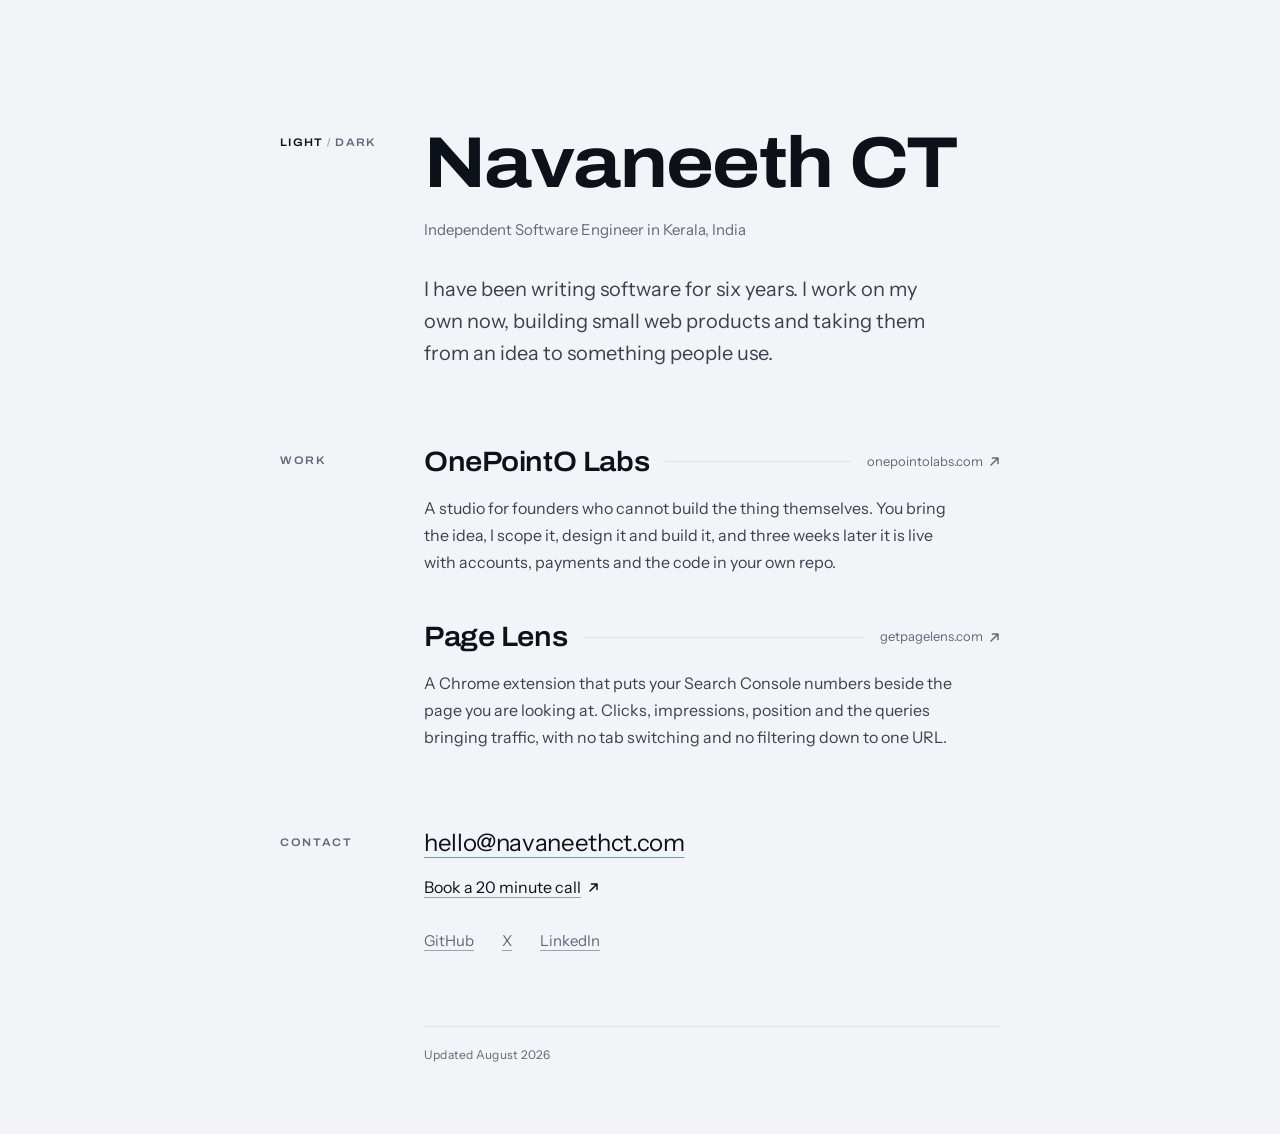
==== index.html @ e05173a6 "chore: uncomment the OnePointO Labs entry and its meta tag mentions" ====
<!DOCTYPE html>
<html lang="en">
<head>
  <meta charset="UTF-8">
  <meta name="viewport" content="width=device-width, initial-scale=1.0">
  <title>Navaneeth CT</title>
  <meta name="description" content="Navaneeth CT is an independent software engineer in Kerala, India. He runs OnePointO Labs and builds Page Lens.">
  <meta name="author" content="Navaneeth CT">
  <link rel="canonical" href="https://navaneethct.com/">
  <link rel="icon" type="image/svg+xml" href="favicon.svg">

  <meta property="og:type" content="website">
  <meta property="og:url" content="https://navaneethct.com/">
  <meta property="og:title" content="Navaneeth CT">
  <meta property="og:description" content="Independent software engineer. Runs OnePointO Labs, builds Page Lens.">
  <meta name="twitter:card" content="summary">
  <meta name="twitter:creator" content="@ctnavan">
  <meta name="theme-color" id="theme-color" content="#F2F4F7">

  <!-- Runs before first paint so the page never flashes the wrong theme. -->
  <script>
    (function () {
      let stored = null;
      try { stored = localStorage.getItem('theme'); } catch (e) {}

      document.documentElement.dataset.theme =
        stored === 'light' || stored === 'dark'
          ? stored
          : (window.matchMedia('(prefers-color-scheme: dark)').matches ? 'dark' : 'light');
    })();
  </script>

  <link rel="preconnect" href="https://fonts.googleapis.com">
  <link rel="preconnect" href="https://fonts.gstatic.com" crossorigin>
  <link rel="stylesheet" href="https://fonts.googleapis.com/css2?family=Archivo:wdth,wght@62..125,400..700&family=Instrument+Sans:wght@400..600&display=swap">

  <style>
  /* ── Tokens ── */

  :root {
    color-scheme: light;

    --ink:      #f2f4f7;
    --line:     #dde2e9;
    --line-lit: #98a3b2;
    --mute:     #5f6979;
    --body:     #39424f;
    --text:     #0d121a;
    --accent:   #0c6b82;
    /* Heavier tint than dark's, since the teal washes out on a light ground. */
    --accent-soft: rgba(12, 107, 130, 0.6);

    --display: "Archivo", ui-sans-serif, system-ui, sans-serif;
    --sans:    "Instrument Sans", ui-sans-serif, system-ui, -apple-system, sans-serif;

    --rail: 6.5rem;
    --rail-gap: 2.5rem;
    --prose: 33rem;
  }

  :root[data-theme="dark"] {
    color-scheme: dark;

    --ink:      #0b0e14;
    --line:     #1e2530;
    --line-lit: #375563;
    --mute:     #7c8598;
    --body:     #b4bbc7;
    --text:     #e6e9ef;
    --accent:   #7fd4e8;
    --accent-soft: rgba(127, 212, 232, 0.55);
  }

  /* Without script the switch is hidden, so the system setting decides. */
  @media (prefers-color-scheme: dark) {
    :root:not([data-theme="light"]) {
      color-scheme: dark;

      --ink:      #0b0e14;
      --line:     #1e2530;
      --line-lit: #375563;
      --mute:     #7c8598;
      --body:     #b4bbc7;
      --text:     #e6e9ef;
      --accent:   #7fd4e8;
      --accent-soft: rgba(127, 212, 232, 0.55);
    }
  }

  *, *::before, *::after { box-sizing: border-box; }

  html { -webkit-text-size-adjust: 100%; }

  body {
    margin: 0;
    background: var(--ink);
    color: var(--text);
    font-family: var(--sans);
    -webkit-font-smoothing: antialiased;
    -moz-osx-font-smoothing: grayscale;
  }

  .sprite { display: none; }

  ::selection { background: var(--accent); color: var(--ink); }

  :focus-visible {
    outline: 2px solid var(--accent);
    outline-offset: 4px;
    border-radius: 2px;
  }

  /* Cross-fade, added by script only for the moment of a theme switch. */
  @media (prefers-reduced-motion: no-preference) {
    :root.theme-fade,
    :root.theme-fade *,
    :root.theme-fade *::before,
    :root.theme-fade *::after {
      transition: background-color 240ms ease,
                  border-color 240ms ease,
                  color 240ms ease,
                  text-decoration-color 240ms ease !important;
    }
  }

  /* ── Page grid: a label rail and one column of content ── */

  .page {
    display: grid;
    grid-template-columns: var(--rail) minmax(0, 1fr);
    column-gap: var(--rail-gap);
    row-gap: clamp(3.25rem, 7vw, 4.75rem);
    align-content: start;
    max-width: 50rem;
    margin: 0 auto;
    padding: clamp(4rem, 12vw, 8rem) clamp(1.5rem, 6vw, 2.5rem) 4.5rem;
  }

  /* Section children join the page grid directly. */
  .page > section { display: contents; }

  .intro,
  .block { grid-column: 2; }

  .intro { grid-row: 1; }

  /* ── Appearance switch ── */

  .theme-switch {
    grid-column: 1;
    grid-row: 1;
    justify-self: start;
    align-self: start;
    display: inline-flex;
    align-items: baseline;
    gap: 0.34em;
    /* Aligns to the cap line of the name, not the top of its box. */
    padding: 0.55rem 0 0;
    font-family: var(--display);
    font-size: 0.6875rem;
    font-weight: 600;
    font-stretch: 110%;
    letter-spacing: 0.12em;
    line-height: 1;
    text-transform: uppercase;
  }

  .theme-opt {
    margin: 0;
    padding: 0;
    border: 0;
    background: none;
    font: inherit;
    letter-spacing: inherit;
    text-transform: inherit;
    color: var(--mute);
    cursor: pointer;
    transition: color 180ms ease;
  }

  .theme-opt[aria-pressed="true"] {
    color: var(--text);
    cursor: default;
  }

  .theme-sep { color: var(--line-lit); }

  .theme-opt[aria-pressed="false"]:hover,
  .theme-opt[aria-pressed="false"]:focus-visible { color: var(--accent); }

  /* ── Masthead ── */

  .name {
    margin: 0;
    /* Named, not inherited: an inherited colour lags during the cross-fade. */
    color: var(--text);
    font-family: var(--display);
    font-size: clamp(2.75rem, 9vw, 4.5rem);
    font-weight: 700;
    font-stretch: 112%;
    letter-spacing: -0.022em;
    line-height: 0.98;
  }

  .role {
    margin: 1.25rem 0 0;
    font-size: 0.9375rem;
    line-height: 1.5;
    color: var(--mute);
  }

  .lead {
    max-width: var(--prose);
    margin: 2rem 0 0;
    font-size: clamp(1.125rem, 2.2vw, 1.25rem);
    line-height: 1.6;
    color: var(--body);
    text-wrap: pretty;
  }

  /* ── Rail labels ── */

  .rail-label {
    grid-column: 1;
    margin: 0;
    padding-top: 0.55rem;
    font-family: var(--display);
    font-size: 0.6875rem;
    font-weight: 600;
    font-stretch: 110%;
    letter-spacing: 0.15em;
    text-transform: uppercase;
    color: var(--mute);
  }

  /* ── Work entries ── */

  .entry + .entry { margin-top: 2.75rem; }

  .entry-head {
    display: flex;
    align-items: center;
    gap: 0 1rem;
    font-family: var(--display);
    font-size: clamp(1.375rem, 3.6vw, 1.75rem);
    font-weight: 600;
    font-stretch: 108%;
    letter-spacing: -0.015em;
    line-height: 1.2;
    color: var(--text);
    text-decoration: none;
  }

  .leader {
    flex: 1;
    height: 1px;
    background: var(--line);
    transition: background-color 220ms ease;
  }

  .entry-host {
    flex: none;
    display: inline-flex;
    align-items: center;
    gap: 0.4rem;
    font-family: var(--sans);
    font-size: 0.8125rem;
    font-weight: 400;
    font-stretch: normal;
    letter-spacing: 0;
    color: var(--mute);
    transition: color 220ms ease;
  }

  .arrow {
    flex: none;
    transition: transform 220ms ease;
  }

  .entry-head:hover .leader,
  .entry-head:focus-visible .leader { background: var(--line-lit); }

  .entry-head:hover .entry-host,
  .entry-head:focus-visible .entry-host { color: var(--accent); }

  .entry-head:hover .arrow,
  .entry-head:focus-visible .arrow { transform: translate(2px, -2px); }

  .entry-desc {
    max-width: var(--prose);
    margin: 1rem 0 0;
    font-size: 1rem;
    line-height: 1.7;
    color: var(--body);
    text-wrap: pretty;
  }

  /* ── Contact ── */

  .mail {
    margin: 0;
    font-size: clamp(1.25rem, 3.2vw, 1.5rem);
    line-height: 1.3;
    letter-spacing: -0.015em;
  }

  .call {
    margin: 1rem 0 0;
    font-size: 1rem;
    line-height: 1.5;
  }

  .call a {
    display: inline-flex;
    align-items: baseline;
    gap: 0.45rem;
  }

  .elsewhere {
    display: flex;
    flex-wrap: wrap;
    gap: 0.5rem 1.75rem;
    margin: 2rem 0 0;
    padding: 0;
    list-style: none;
    font-size: 0.9375rem;
  }

  .mail a,
  .call a,
  .elsewhere a {
    color: var(--text);
    text-decoration: underline;
    text-decoration-thickness: 1px;
    text-underline-offset: 0.24em;
    text-decoration-color: var(--line-lit);
    transition: color 180ms ease, text-decoration-color 180ms ease;
  }

  .mail a { text-decoration-color: var(--accent-soft); }

  .elsewhere a { color: var(--mute); }

  .mail a:hover,
  .call a:hover,
  .elsewhere a:hover {
    color: var(--accent);
    text-decoration-color: var(--accent);
  }

  /* ── Foot ── */

  .foot {
    grid-column: 2;
    padding-top: 1.25rem;
    border-top: 1px solid var(--line);
    font-size: 0.75rem;
    letter-spacing: 0.02em;
    color: var(--mute);
  }

  /* ── Narrow screens: labels sit above their block ── */

  @media (max-width: 46rem) {
    /* Row gap goes to zero so labels can bind to their own block by margin. */
    .page {
      grid-template-columns: minmax(0, 1fr);
      row-gap: 0;
    }

    .intro,
    .block,
    .rail-label,
    .foot { grid-column: 1; }

    .theme-switch {
      grid-column: 1;
      grid-row: auto;
      justify-self: end;
      padding-top: 0;
      margin-bottom: 2.25rem;
    }

    .intro { grid-row: auto; }

    .rail-label {
      padding-top: 0;
      margin-top: 3.5rem;
      margin-bottom: 1.125rem;
    }

    .foot { margin-top: 3.5rem; }
  }

  /* Too narrow for a leader to read as one, so stack the address instead. */
  @media (max-width: 30rem) {
    .entry-head { flex-wrap: wrap; }

    .entry-name { flex: 1 0 100%; }

    .leader { display: none; }

    .entry-host { margin-top: 0.5rem; }
  }

  /* ── Reduced motion ── */

  @media (prefers-reduced-motion: reduce) {
    *, *::before, *::after {
      transition-duration: 0.01ms !important;
      animation-duration: 0.01ms !important;
    }
  }
  </style>

  <!-- The switch does nothing without script, so it does not show up. -->
  <noscript><style>.theme-switch { display: none; }</style></noscript>
</head>
<body>

  <svg class="sprite" aria-hidden="true">
    <symbol id="arrow" viewBox="0 0 11 11">
      <path d="M2 9L9 2M9 2H3.4M9 2v5.6" fill="none" stroke="currentColor" stroke-width="1.5" stroke-linecap="round" stroke-linejoin="round"/>
    </symbol>
  </svg>

  <main class="page">

    <div class="theme-switch" id="theme-switch" role="group" aria-label="Appearance">
      <button class="theme-opt" type="button" data-mode="light" aria-pressed="true">Light</button>
      <span class="theme-sep" aria-hidden="true">/</span>
      <button class="theme-opt" type="button" data-mode="dark" aria-pressed="false">Dark</button>
    </div>

    <header class="intro">
      <h1 class="name">Navaneeth CT</h1>
      <p class="role">Independent Software Engineer in Kerala, India</p>
      <p class="lead">
        I have been writing software for six years. I work on my own now,
        building small web products and taking them from an idea to something
        people use.
      </p>
    </header>

    <section aria-labelledby="work-label">
      <h2 class="rail-label" id="work-label">Work</h2>

      <div class="block">
        <article class="entry">
          <a class="entry-head" href="https://onepointolabs.com" target="_blank" rel="noopener noreferrer">
            <span class="entry-name">OnePointO Labs</span>
            <span class="leader" aria-hidden="true"></span>
            <span class="entry-host">
              onepointolabs.com
              <svg class="arrow" width="11" height="11" aria-hidden="true" focusable="false"><use href="#arrow"/></svg>
            </span>
          </a>
          <p class="entry-desc">
            A studio for founders who cannot build the thing themselves. You
            bring the idea, I scope it, design it and build it, and three weeks
            later it is live with accounts, payments and the code in your own
            repo.
          </p>
        </article>

        <article class="entry">
          <a class="entry-head" href="https://getpagelens.com" target="_blank" rel="noopener noreferrer">
            <span class="entry-name">Page Lens</span>
            <span class="leader" aria-hidden="true"></span>
            <span class="entry-host">
              getpagelens.com
              <svg class="arrow" width="11" height="11" aria-hidden="true" focusable="false"><use href="#arrow"/></svg>
            </span>
          </a>
          <p class="entry-desc">
            A Chrome extension that puts your Search Console numbers beside the
            page you are looking at. Clicks, impressions, position and the
            queries bringing traffic, with no tab switching and no filtering
            down to one URL.
          </p>
        </article>
      </div>
    </section>

    <section aria-labelledby="contact-label">
      <h2 class="rail-label" id="contact-label">Contact</h2>

      <div class="block">
        <p class="mail"><a href="mailto:hello@navaneethct.com">hello@navaneethct.com</a></p>

        <p class="call">
          <a href="https://cal.com/navaneethct/20min" target="_blank" rel="noopener noreferrer">
            Book a 20 minute call
            <svg class="arrow" width="11" height="11" aria-hidden="true" focusable="false"><use href="#arrow"/></svg>
          </a>
        </p>

        <ul class="elsewhere">
          <li><a href="https://github.com/navan-ct" target="_blank" rel="noopener noreferrer">GitHub</a></li>
          <li><a href="https://x.com/ctnavan" target="_blank" rel="noopener noreferrer">X</a></li>
          <li><a href="https://www.linkedin.com/in/navaneeth-ct" target="_blank" rel="noopener noreferrer">LinkedIn</a></li>
        </ul>
      </div>
    </section>

    <footer class="foot">Updated August 2026</footer>

  </main>

  <script>
    (function () {
      const root = document.documentElement;
      const control = document.getElementById('theme-switch');
      const meta = document.getElementById('theme-color');
      const options = control.querySelectorAll('.theme-opt');
      const system = window.matchMedia('(prefers-color-scheme: dark)');
      const PAGE_COLOR = { light: '#F2F4F7', dark: '#0B0E14' };

      let chosen = null;
      try {
        const stored = localStorage.getItem('theme');
        if (stored === 'light' || stored === 'dark') chosen = stored;
      } catch (e) {}

      function apply(theme, crossFade) {
        if (crossFade && root.dataset.theme === theme) return;

        if (crossFade) {
          root.classList.add('theme-fade');
          window.setTimeout(function () { root.classList.remove('theme-fade'); }, 300);
        }

        root.dataset.theme = theme;
        meta.setAttribute('content', PAGE_COLOR[theme]);

        options.forEach(function (option) {
          option.setAttribute('aria-pressed', String(option.dataset.mode === theme));
        });
      }

      apply(root.dataset.theme === 'dark' ? 'dark' : 'light', false);

      options.forEach(function (option) {
        option.addEventListener('click', function () {
          chosen = option.dataset.mode;
          try { localStorage.setItem('theme', chosen); } catch (e) {}
          apply(chosen, true);
        });
      });

      /* The system keeps the vote only until someone picks a side. */
      system.addEventListener('change', function (event) {
        if (chosen) return;
        apply(event.matches ? 'dark' : 'light', true);
      });
    })();
  </script>

</body>
</html>
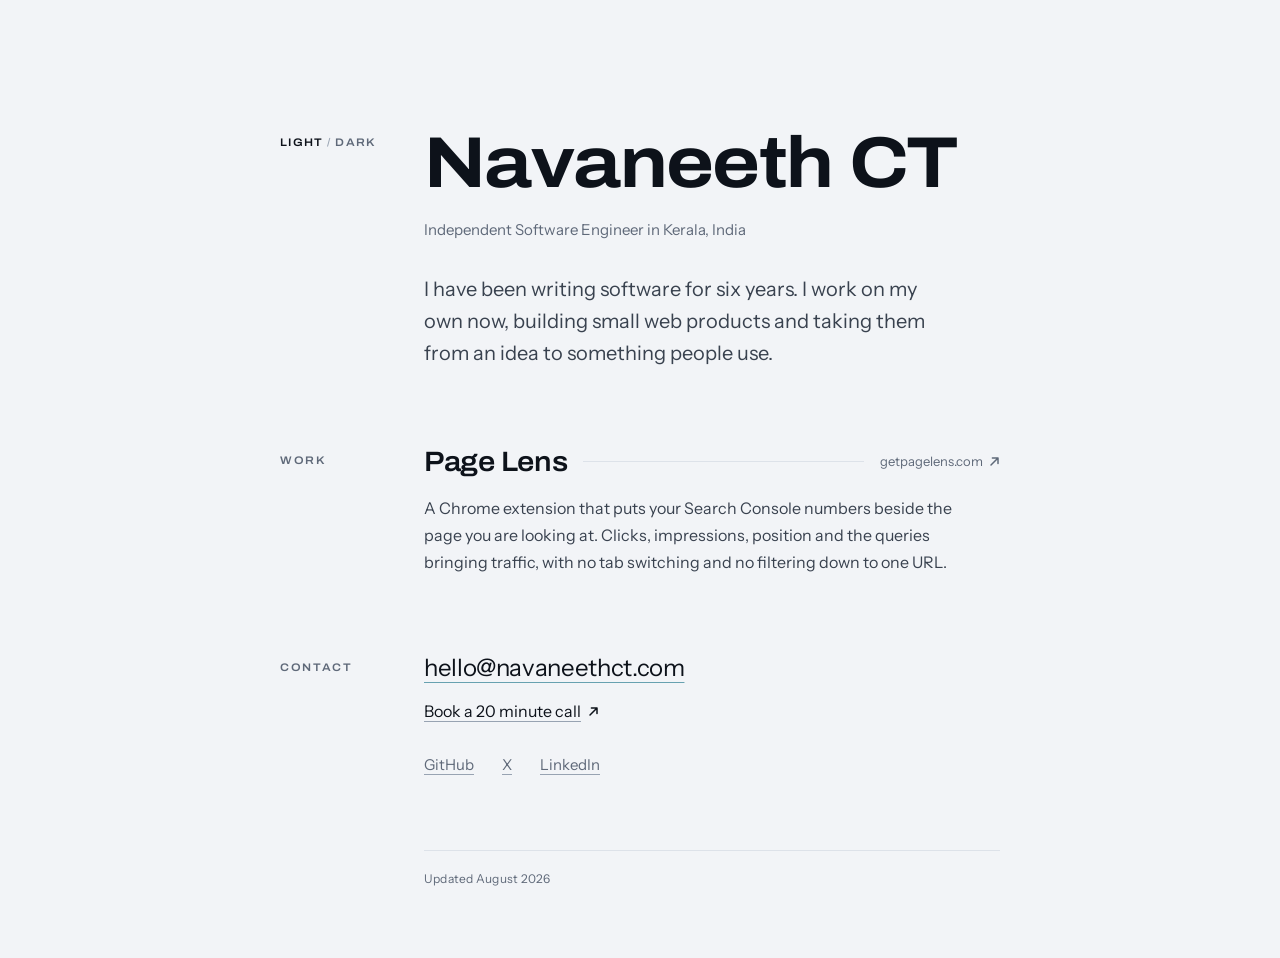
==== commit 0d29f244: "chore: comment out the OnePointO Labs entry and its meta tag mentions" ====
--- a/index.html
+++ b/index.html
@@ -4,7 +4,8 @@
   <meta charset="UTF-8">
   <meta name="viewport" content="width=device-width, initial-scale=1.0">
   <title>Navaneeth CT</title>
-  <meta name="description" content="Navaneeth CT is an independent software engineer in Kerala, India. He runs OnePointO Labs and builds Page Lens.">
+  <!-- <meta name="description" content="Navaneeth CT is an independent software engineer in Kerala, India. He runs OnePointO Labs and builds Page Lens."> -->
+  <meta name="description" content="Navaneeth CT is an independent software engineer in Kerala, India. He builds Page Lens.">
   <meta name="author" content="Navaneeth CT">
   <link rel="canonical" href="https://navaneethct.com/">
   <link rel="icon" type="image/svg+xml" href="favicon.svg">
@@ -12,7 +13,8 @@
   <meta property="og:type" content="website">
   <meta property="og:url" content="https://navaneethct.com/">
   <meta property="og:title" content="Navaneeth CT">
-  <meta property="og:description" content="Independent software engineer. Runs OnePointO Labs, builds Page Lens.">
+  <!-- <meta property="og:description" content="Independent software engineer. Runs OnePointO Labs, builds Page Lens."> -->
+  <meta property="og:description" content="Independent software engineer. Builds Page Lens.">
   <meta name="twitter:card" content="summary">
   <meta name="twitter:creator" content="@ctnavan">
   <meta name="theme-color" id="theme-color" content="#F2F4F7">
@@ -446,6 +448,7 @@
       <h2 class="rail-label" id="work-label">Work</h2>
 
       <div class="block">
+        <!--
         <article class="entry">
           <a class="entry-head" href="https://onepointolabs.com" target="_blank" rel="noopener noreferrer">
             <span class="entry-name">OnePointO Labs</span>
@@ -462,6 +465,7 @@
             repo.
           </p>
         </article>
+        -->
 
         <article class="entry">
           <a class="entry-head" href="https://getpagelens.com" target="_blank" rel="noopener noreferrer">
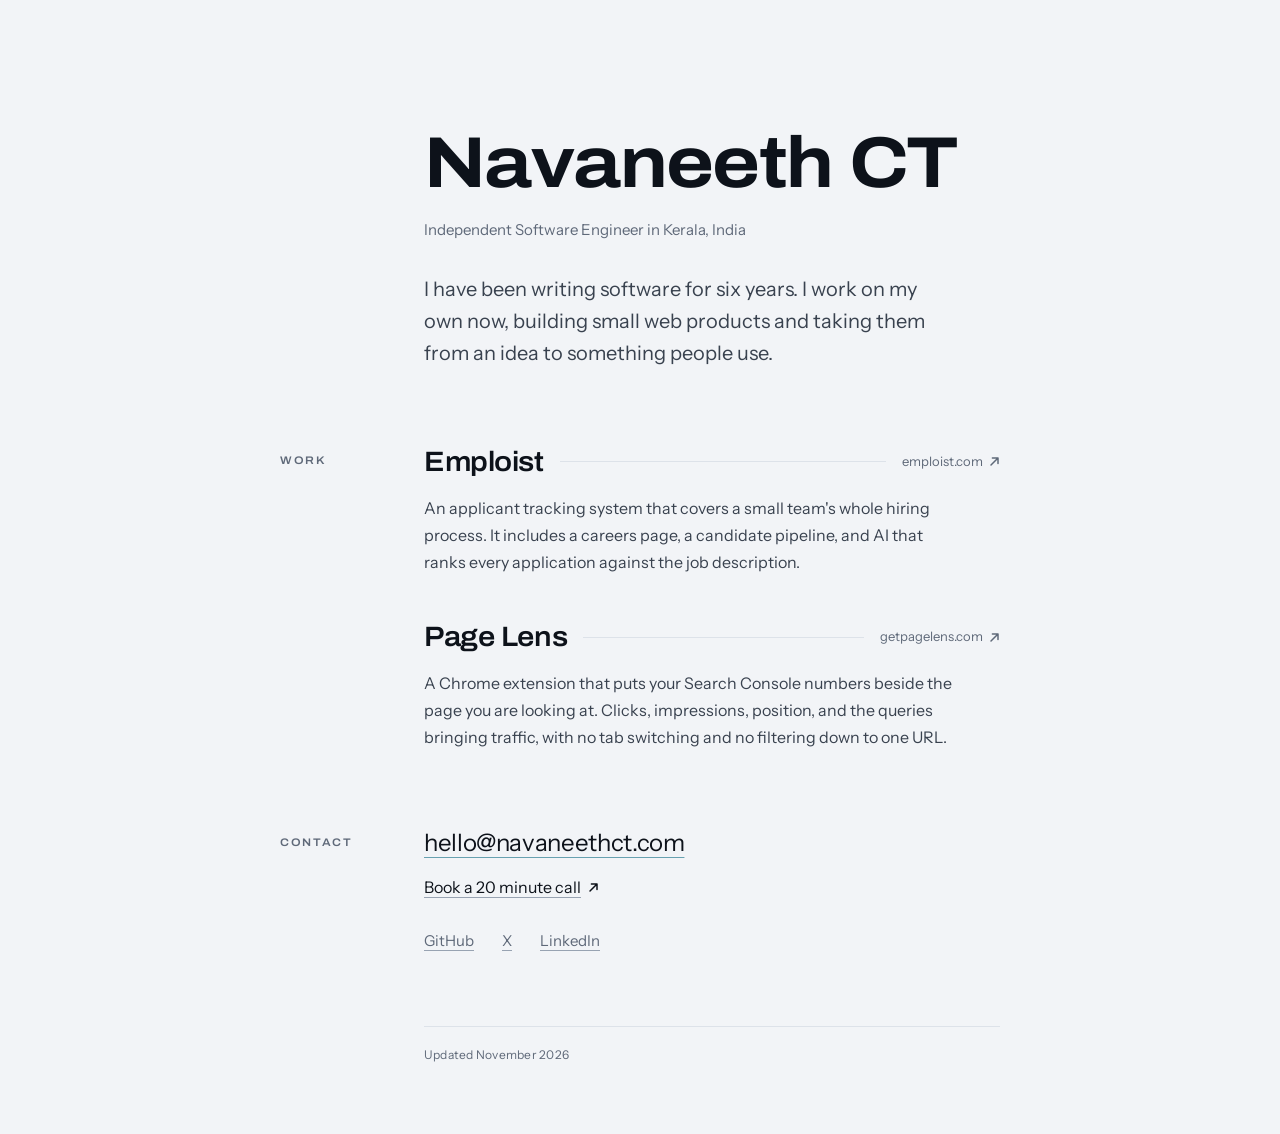
==== commit a1ba3a8c: "feat: add the Emploist entry and remove the light and dark appearance switch" ====
--- a/index.html
+++ b/index.html
@@ -5,7 +5,7 @@
   <meta name="viewport" content="width=device-width, initial-scale=1.0">
   <title>Navaneeth CT</title>
   <!-- <meta name="description" content="Navaneeth CT is an independent software engineer in Kerala, India. He runs OnePointO Labs and builds Page Lens."> -->
-  <meta name="description" content="Navaneeth CT is an independent software engineer in Kerala, India. He builds Page Lens.">
+  <meta name="description" content="Navaneeth CT is an independent software engineer in Kerala, India. He builds Emploist and Page Lens.">
   <meta name="author" content="Navaneeth CT">
   <link rel="canonical" href="https://navaneethct.com/">
   <link rel="icon" type="image/svg+xml" href="favicon.svg">
@@ -14,23 +14,10 @@
   <meta property="og:url" content="https://navaneethct.com/">
   <meta property="og:title" content="Navaneeth CT">
   <!-- <meta property="og:description" content="Independent software engineer. Runs OnePointO Labs, builds Page Lens."> -->
-  <meta property="og:description" content="Independent software engineer. Builds Page Lens.">
+  <meta property="og:description" content="Independent software engineer. Builds Emploist and Page Lens.">
   <meta name="twitter:card" content="summary">
   <meta name="twitter:creator" content="@ctnavan">
-  <meta name="theme-color" id="theme-color" content="#F2F4F7">
-
-  <!-- Runs before first paint so the page never flashes the wrong theme. -->
-  <script>
-    (function () {
-      let stored = null;
-      try { stored = localStorage.getItem('theme'); } catch (e) {}
-
-      document.documentElement.dataset.theme =
-        stored === 'light' || stored === 'dark'
-          ? stored
-          : (window.matchMedia('(prefers-color-scheme: dark)').matches ? 'dark' : 'light');
-    })();
-  </script>
+  <meta name="theme-color" content="#F2F4F7">
 
   <link rel="preconnect" href="https://fonts.googleapis.com">
   <link rel="preconnect" href="https://fonts.gstatic.com" crossorigin>
@@ -49,7 +36,6 @@
     --body:     #39424f;
     --text:     #0d121a;
     --accent:   #0c6b82;
-    /* Heavier tint than dark's, since the teal washes out on a light ground. */
     --accent-soft: rgba(12, 107, 130, 0.6);
 
     --display: "Archivo", ui-sans-serif, system-ui, sans-serif;
@@ -58,35 +44,6 @@
     --rail: 6.5rem;
     --rail-gap: 2.5rem;
     --prose: 33rem;
-  }
-
-  :root[data-theme="dark"] {
-    color-scheme: dark;
-
-    --ink:      #0b0e14;
-    --line:     #1e2530;
-    --line-lit: #375563;
-    --mute:     #7c8598;
-    --body:     #b4bbc7;
-    --text:     #e6e9ef;
-    --accent:   #7fd4e8;
-    --accent-soft: rgba(127, 212, 232, 0.55);
-  }
-
-  /* Without script the switch is hidden, so the system setting decides. */
-  @media (prefers-color-scheme: dark) {
-    :root:not([data-theme="light"]) {
-      color-scheme: dark;
-
-      --ink:      #0b0e14;
-      --line:     #1e2530;
-      --line-lit: #375563;
-      --mute:     #7c8598;
-      --body:     #b4bbc7;
-      --text:     #e6e9ef;
-      --accent:   #7fd4e8;
-      --accent-soft: rgba(127, 212, 232, 0.55);
-    }
   }
 
   *, *::before, *::after { box-sizing: border-box; }
@@ -110,19 +67,6 @@
     outline: 2px solid var(--accent);
     outline-offset: 4px;
     border-radius: 2px;
-  }
-
-  /* Cross-fade, added by script only for the moment of a theme switch. */
-  @media (prefers-reduced-motion: no-preference) {
-    :root.theme-fade,
-    :root.theme-fade *,
-    :root.theme-fade *::before,
-    :root.theme-fade *::after {
-      transition: background-color 240ms ease,
-                  border-color 240ms ease,
-                  color 240ms ease,
-                  text-decoration-color 240ms ease !important;
-    }
   }
 
   /* ── Page grid: a label rail and one column of content ── */
@@ -144,57 +88,10 @@
   .intro,
   .block { grid-column: 2; }
 
-  .intro { grid-row: 1; }
-
-  /* ── Appearance switch ── */
-
-  .theme-switch {
-    grid-column: 1;
-    grid-row: 1;
-    justify-self: start;
-    align-self: start;
-    display: inline-flex;
-    align-items: baseline;
-    gap: 0.34em;
-    /* Aligns to the cap line of the name, not the top of its box. */
-    padding: 0.55rem 0 0;
-    font-family: var(--display);
-    font-size: 0.6875rem;
-    font-weight: 600;
-    font-stretch: 110%;
-    letter-spacing: 0.12em;
-    line-height: 1;
-    text-transform: uppercase;
-  }
-
-  .theme-opt {
-    margin: 0;
-    padding: 0;
-    border: 0;
-    background: none;
-    font: inherit;
-    letter-spacing: inherit;
-    text-transform: inherit;
-    color: var(--mute);
-    cursor: pointer;
-    transition: color 180ms ease;
-  }
-
-  .theme-opt[aria-pressed="true"] {
-    color: var(--text);
-    cursor: default;
-  }
-
-  .theme-sep { color: var(--line-lit); }
-
-  .theme-opt[aria-pressed="false"]:hover,
-  .theme-opt[aria-pressed="false"]:focus-visible { color: var(--accent); }
-
   /* ── Masthead ── */
 
   .name {
     margin: 0;
-    /* Named, not inherited: an inherited colour lags during the cross-fade. */
     color: var(--text);
     font-family: var(--display);
     font-size: clamp(2.75rem, 9vw, 4.5rem);
@@ -375,16 +272,6 @@
     .rail-label,
     .foot { grid-column: 1; }
 
-    .theme-switch {
-      grid-column: 1;
-      grid-row: auto;
-      justify-self: end;
-      padding-top: 0;
-      margin-bottom: 2.25rem;
-    }
-
-    .intro { grid-row: auto; }
-
     .rail-label {
       padding-top: 0;
       margin-top: 3.5rem;
@@ -414,9 +301,6 @@
     }
   }
   </style>
-
-  <!-- The switch does nothing without script, so it does not show up. -->
-  <noscript><style>.theme-switch { display: none; }</style></noscript>
 </head>
 <body>
 
@@ -427,12 +311,6 @@
   </svg>
 
   <main class="page">
-
-    <div class="theme-switch" id="theme-switch" role="group" aria-label="Appearance">
-      <button class="theme-opt" type="button" data-mode="light" aria-pressed="true">Light</button>
-      <span class="theme-sep" aria-hidden="true">/</span>
-      <button class="theme-opt" type="button" data-mode="dark" aria-pressed="false">Dark</button>
-    </div>
 
     <header class="intro">
       <h1 class="name">Navaneeth CT</h1>
@@ -460,12 +338,28 @@
           </a>
           <p class="entry-desc">
             A studio for founders who cannot build the thing themselves. You
-            bring the idea, I scope it, design it and build it, and three weeks
-            later it is live with accounts, payments and the code in your own
+            bring the idea, I scope it, design it, and build it, and three weeks
+            later it is live with accounts, payments, and the code in your own
             repo.
           </p>
         </article>
         -->
+
+        <article class="entry">
+          <a class="entry-head" href="https://www.emploist.com/" target="_blank" rel="noopener noreferrer">
+            <span class="entry-name">Emploist</span>
+            <span class="leader" aria-hidden="true"></span>
+            <span class="entry-host">
+              emploist.com
+              <svg class="arrow" width="11" height="11" aria-hidden="true" focusable="false"><use href="#arrow"/></svg>
+            </span>
+          </a>
+          <p class="entry-desc">
+            An applicant tracking system that covers a small team's whole hiring
+            process. It includes a careers page, a candidate pipeline, and AI
+            that ranks every application against the job description.
+          </p>
+        </article>
 
         <article class="entry">
           <a class="entry-head" href="https://getpagelens.com" target="_blank" rel="noopener noreferrer">
@@ -478,7 +372,7 @@
           </a>
           <p class="entry-desc">
             A Chrome extension that puts your Search Console numbers beside the
-            page you are looking at. Clicks, impressions, position and the
+            page you are looking at. Clicks, impressions, position, and the
             queries bringing traffic, with no tab switching and no filtering
             down to one URL.
           </p>
@@ -507,58 +401,9 @@
       </div>
     </section>
 
-    <footer class="foot">Updated August 2026</footer>
+    <footer class="foot">Updated November 2026</footer>
 
   </main>
-
-  <script>
-    (function () {
-      const root = document.documentElement;
-      const control = document.getElementById('theme-switch');
-      const meta = document.getElementById('theme-color');
-      const options = control.querySelectorAll('.theme-opt');
-      const system = window.matchMedia('(prefers-color-scheme: dark)');
-      const PAGE_COLOR = { light: '#F2F4F7', dark: '#0B0E14' };
-
-      let chosen = null;
-      try {
-        const stored = localStorage.getItem('theme');
-        if (stored === 'light' || stored === 'dark') chosen = stored;
-      } catch (e) {}
-
-      function apply(theme, crossFade) {
-        if (crossFade && root.dataset.theme === theme) return;
-
-        if (crossFade) {
-          root.classList.add('theme-fade');
-          window.setTimeout(function () { root.classList.remove('theme-fade'); }, 300);
-        }
-
-        root.dataset.theme = theme;
-        meta.setAttribute('content', PAGE_COLOR[theme]);
-
-        options.forEach(function (option) {
-          option.setAttribute('aria-pressed', String(option.dataset.mode === theme));
-        });
-      }
-
-      apply(root.dataset.theme === 'dark' ? 'dark' : 'light', false);
-
-      options.forEach(function (option) {
-        option.addEventListener('click', function () {
-          chosen = option.dataset.mode;
-          try { localStorage.setItem('theme', chosen); } catch (e) {}
-          apply(chosen, true);
-        });
-      });
-
-      /* The system keeps the vote only until someone picks a side. */
-      system.addEventListener('change', function (event) {
-        if (chosen) return;
-        apply(event.matches ? 'dark' : 'light', true);
-      });
-    })();
-  </script>
 
 </body>
 </html>
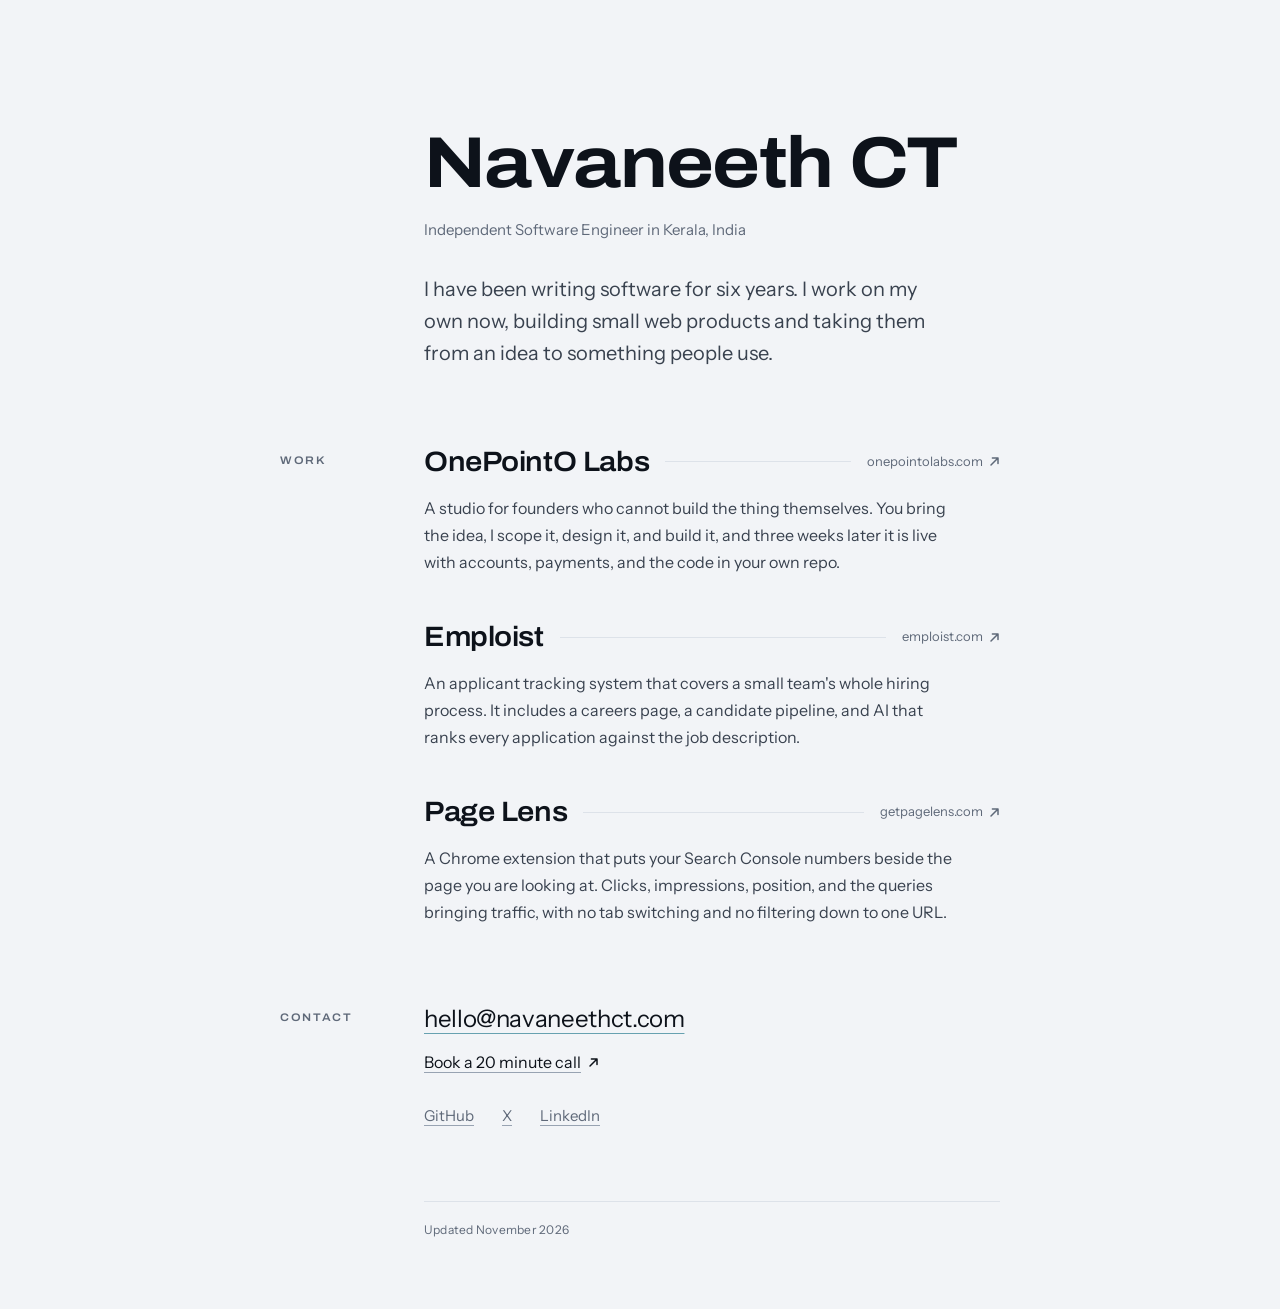
==== commit f26076d2: "chore: uncomment the OnePointO Labs entry and update the meta tags" ====
--- a/index.html
+++ b/index.html
@@ -4,8 +4,7 @@
   <meta charset="UTF-8">
   <meta name="viewport" content="width=device-width, initial-scale=1.0">
   <title>Navaneeth CT</title>
-  <!-- <meta name="description" content="Navaneeth CT is an independent software engineer in Kerala, India. He runs OnePointO Labs and builds Page Lens."> -->
-  <meta name="description" content="Navaneeth CT is an independent software engineer in Kerala, India. He builds Emploist and Page Lens.">
+  <meta name="description" content="Navaneeth CT is an independent software engineer in Kerala, India. He runs OnePointO Labs and builds Emploist.">
   <meta name="author" content="Navaneeth CT">
   <link rel="canonical" href="https://navaneethct.com/">
   <link rel="icon" type="image/svg+xml" href="favicon.svg">
@@ -13,8 +12,7 @@
   <meta property="og:type" content="website">
   <meta property="og:url" content="https://navaneethct.com/">
   <meta property="og:title" content="Navaneeth CT">
-  <!-- <meta property="og:description" content="Independent software engineer. Runs OnePointO Labs, builds Page Lens."> -->
-  <meta property="og:description" content="Independent software engineer. Builds Emploist and Page Lens.">
+  <meta property="og:description" content="Independent software engineer. Runs OnePointO Labs, builds Emploist.">
   <meta name="twitter:card" content="summary">
   <meta name="twitter:creator" content="@ctnavan">
   <meta name="theme-color" content="#F2F4F7">
@@ -326,7 +324,6 @@
       <h2 class="rail-label" id="work-label">Work</h2>
 
       <div class="block">
-        <!--
         <article class="entry">
           <a class="entry-head" href="https://onepointolabs.com" target="_blank" rel="noopener noreferrer">
             <span class="entry-name">OnePointO Labs</span>
@@ -343,7 +340,6 @@
             repo.
           </p>
         </article>
-        -->
 
         <article class="entry">
           <a class="entry-head" href="https://www.emploist.com/" target="_blank" rel="noopener noreferrer">
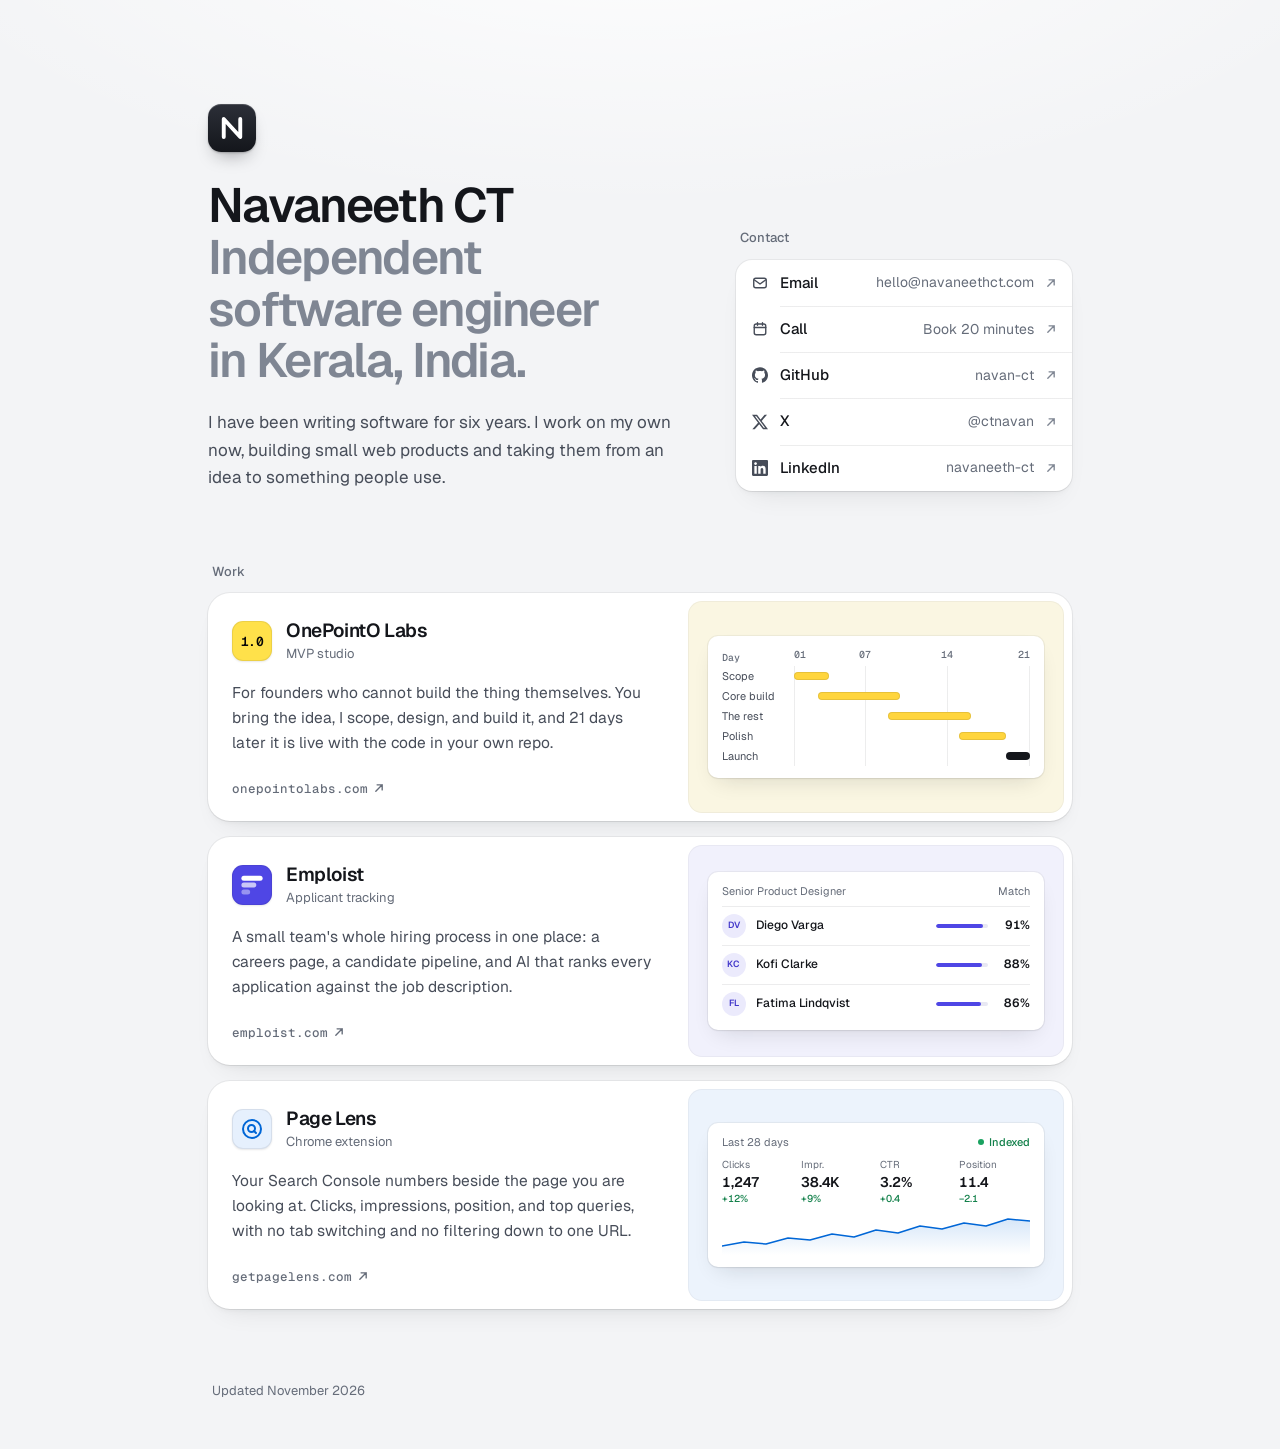
==== commit 7e101c8c: "feat: redesign site with product cards and previews in Geist and Geist Mono Co-Authored-By: Claude O" ====
--- a/index.html
+++ b/index.html
@@ -15,11 +15,11 @@
   <meta property="og:description" content="Independent software engineer. Runs OnePointO Labs, builds Emploist.">
   <meta name="twitter:card" content="summary">
   <meta name="twitter:creator" content="@ctnavan">
-  <meta name="theme-color" content="#F2F4F7">
+  <meta name="theme-color" content="#F3F4F6">
 
   <link rel="preconnect" href="https://fonts.googleapis.com">
   <link rel="preconnect" href="https://fonts.gstatic.com" crossorigin>
-  <link rel="stylesheet" href="https://fonts.googleapis.com/css2?family=Archivo:wdth,wght@62..125,400..700&family=Instrument+Sans:wght@400..600&display=swap">
+  <link rel="stylesheet" href="https://fonts.googleapis.com/css2?family=Geist:wght@400..600&family=Geist+Mono:wght@500..600&display=swap">
 
   <style>
   /* ── Tokens ── */
@@ -27,21 +27,29 @@
   :root {
     color-scheme: light;
 
-    --ink:      #f2f4f7;
-    --line:     #dde2e9;
-    --line-lit: #98a3b2;
-    --mute:     #5f6979;
-    --body:     #39424f;
-    --text:     #0d121a;
-    --accent:   #0c6b82;
-    --accent-soft: rgba(12, 107, 130, 0.6);
-
-    --display: "Archivo", ui-sans-serif, system-ui, sans-serif;
-    --sans:    "Instrument Sans", ui-sans-serif, system-ui, -apple-system, sans-serif;
-
-    --rail: 6.5rem;
-    --rail-gap: 2.5rem;
-    --prose: 33rem;
+    --canvas:  #f3f4f6;
+    --surface: #ffffff;
+    --ink:     #14161b;
+    --body:    #474d59;
+    --mute:    #656c79;
+    --faint:   #7f8693;
+    --line:    rgba(20, 22, 27, 0.08);
+
+    --sans: "Geist", ui-sans-serif, system-ui, -apple-system, "Segoe UI", sans-serif;
+    --mono: "Geist Mono", ui-monospace, "SF Mono", Menlo, monospace;
+
+    --rest:
+      0 0 0 1px rgba(20, 22, 27, 0.06),
+      0 1px 1px rgba(20, 22, 27, 0.03),
+      0 3px 6px -2px rgba(20, 22, 27, 0.05),
+      0 14px 28px -16px rgba(20, 22, 27, 0.12);
+    --raised:
+      0 0 0 1px rgba(20, 22, 27, 0.08),
+      0 1px 1px rgba(20, 22, 27, 0.03),
+      0 6px 12px -4px rgba(20, 22, 27, 0.07),
+      0 26px 44px -20px rgba(20, 22, 27, 0.2);
+
+    --ease: cubic-bezier(0.2, 0.7, 0.2, 1);
   }
 
   *, *::before, *::after { box-sizing: border-box; }
@@ -50,244 +58,571 @@
 
   body {
     margin: 0;
-    background: var(--ink);
-    color: var(--text);
+    background:
+      radial-gradient(70rem 30rem at 50% -8rem, #ffffff 0%, rgba(255, 255, 255, 0) 70%),
+      var(--canvas);
+    background-repeat: no-repeat;
+    color: var(--ink);
     font-family: var(--sans);
+    font-size: 1rem;
+    line-height: 1.5;
     -webkit-font-smoothing: antialiased;
     -moz-osx-font-smoothing: grayscale;
   }
 
   .sprite { display: none; }
 
-  ::selection { background: var(--accent); color: var(--ink); }
+  ::selection { background: var(--ink); color: #fff; }
 
   :focus-visible {
-    outline: 2px solid var(--accent);
-    outline-offset: 4px;
-    border-radius: 2px;
-  }
-
-  /* ── Page grid: a label rail and one column of content ── */
+    outline: 2px solid var(--ink);
+    outline-offset: 2px;
+    border-radius: 4px;
+  }
+
+  /* ── Page grid: intro and contact share the top, work runs full width ── */
 
   .page {
     display: grid;
-    grid-template-columns: var(--rail) minmax(0, 1fr);
-    column-gap: var(--rail-gap);
-    row-gap: clamp(3.25rem, 7vw, 4.75rem);
-    align-content: start;
-    max-width: 50rem;
+    grid-template-columns: minmax(0, 1fr) 21rem;
+    grid-template-areas:
+      "intro contact"
+      "work  work"
+      "foot  foot";
+    column-gap: 3.5rem;
+    row-gap: clamp(3.25rem, 7vw, 4.5rem);
+    max-width: 58rem;
     margin: 0 auto;
-    padding: clamp(4rem, 12vw, 8rem) clamp(1.5rem, 6vw, 2.5rem) 4.5rem;
-  }
-
-  /* Section children join the page grid directly. */
-  .page > section { display: contents; }
-
-  .intro,
-  .block { grid-column: 2; }
-
-  /* ── Masthead ── */
-
-  .name {
+    padding: clamp(3rem, 9vw, 6.5rem) clamp(1rem, 5vw, 2rem) 3rem;
+  }
+
+  .intro   { grid-area: intro; }
+  .contact { grid-area: contact; align-self: end; }
+  .work    { grid-area: work; }
+  .foot    { grid-area: foot; }
+
+  /* ── Intro ── */
+
+  .mark {
+    display: block;
+    width: 3rem;
+    height: 3rem;
+    border-radius: 0.8125rem;
+    background: linear-gradient(180deg, #2c2f38 0%, #14161b 100%);
+    box-shadow:
+      inset 0 1px 0 rgba(255, 255, 255, 0.16),
+      0 1px 2px rgba(20, 22, 27, 0.24),
+      0 10px 18px -8px rgba(20, 22, 27, 0.4);
+  }
+
+  .name,
+  .role {
     margin: 0;
-    color: var(--text);
-    font-family: var(--display);
-    font-size: clamp(2.75rem, 9vw, 4.5rem);
-    font-weight: 700;
-    font-stretch: 112%;
-    letter-spacing: -0.022em;
-    line-height: 0.98;
-  }
+    font-size: clamp(2.125rem, 1.45rem + 3vw, 3rem);
+    font-weight: 600;
+    letter-spacing: -0.035em;
+    line-height: 1.08;
+  }
+
+  .name { margin-top: 1.75rem; }
 
   .role {
-    margin: 1.25rem 0 0;
-    font-size: 0.9375rem;
-    line-height: 1.5;
-    color: var(--mute);
+    color: var(--faint);
+    text-wrap: balance;
   }
 
   .lead {
-    max-width: var(--prose);
-    margin: 2rem 0 0;
-    font-size: clamp(1.125rem, 2.2vw, 1.25rem);
+    max-width: 31rem;
+    margin: 1.375rem 0 0;
+    font-size: 1.0625rem;
     line-height: 1.6;
     color: var(--body);
     text-wrap: pretty;
   }
 
-  /* ── Rail labels ── */
-
-  .rail-label {
-    grid-column: 1;
+  /* ── Group labels ── */
+
+  .label {
+    margin: 0 0 0.75rem;
+    padding-left: 0.25rem;
+    font-size: 0.8125rem;
+    font-weight: 500;
+    line-height: 1.4;
+    color: var(--mute);
+  }
+
+  /* ── Contact list ── */
+
+  .list {
     margin: 0;
-    padding-top: 0.55rem;
-    font-family: var(--display);
-    font-size: 0.6875rem;
-    font-weight: 600;
-    font-stretch: 110%;
-    letter-spacing: 0.15em;
-    text-transform: uppercase;
+    padding: 0;
+    list-style: none;
+    overflow: hidden;
+    background: var(--surface);
+    border-radius: 1rem;
+    box-shadow: var(--rest);
+  }
+
+  .row {
+    display: grid;
+    grid-template-columns: auto auto minmax(0, 1fr) auto;
+    align-items: center;
+    gap: 0.75rem;
+    padding: 0.8125rem 1rem;
+    font-size: 0.9375rem;
+    line-height: 1.35;
+    color: var(--ink);
+    text-decoration: none;
+    transition: background-color 160ms ease;
+  }
+
+  /* Separators start after the icon, the way a native list draws them. */
+  li + li .row {
+    background-image: linear-gradient(var(--line), var(--line));
+    background-size: calc(100% - 2.75rem) 1px;
+    background-position: right top;
+    background-repeat: no-repeat;
+  }
+
+  .row:focus-visible {
+    outline-offset: -3px;
+    border-radius: 0.75rem;
+  }
+
+  .row-icon {
+    width: 1rem;
+    height: 1rem;
+    color: var(--body);
+  }
+
+  .row-label { font-weight: 500; }
+
+  .row-value {
+    justify-self: end;
+    overflow: hidden;
+    font-size: 0.875rem;
+    white-space: nowrap;
+    text-overflow: ellipsis;
     color: var(--mute);
-  }
-
-  /* ── Work entries ── */
-
-  .entry + .entry { margin-top: 2.75rem; }
-
-  .entry-head {
+    transition: color 160ms ease;
+  }
+
+  .arrow {
+    flex: none;
+    transition: transform 220ms var(--ease);
+  }
+
+  .row .arrow { color: var(--faint); }
+
+  /* ── Work cards ── */
+
+  .cards {
+    display: grid;
+    gap: 1rem;
+  }
+
+  .card {
+    position: relative;
+    display: grid;
+    grid-template-columns: minmax(0, 1fr) minmax(0, 23.5rem);
+    gap: 0.5rem;
+    padding: 0.5rem;
+    background: var(--surface);
+    border-radius: 1.375rem;
+    box-shadow: var(--rest);
+    transition: box-shadow 260ms var(--ease), transform 260ms var(--ease);
+  }
+
+  .card-body {
+    display: flex;
+    flex-direction: column;
+    padding: 1.125rem 1.5rem 1rem 1rem;
+  }
+
+  .card-head {
     display: flex;
     align-items: center;
-    gap: 0 1rem;
-    font-family: var(--display);
-    font-size: clamp(1.375rem, 3.6vw, 1.75rem);
+    gap: 0.875rem;
+  }
+
+  .card-name {
+    margin: 0;
+    font-size: 1.1875rem;
     font-weight: 600;
-    font-stretch: 108%;
-    letter-spacing: -0.015em;
-    line-height: 1.2;
-    color: var(--text);
+    letter-spacing: -0.02em;
+    line-height: 1.25;
+  }
+
+  /* The link stretches over the whole card, so the card is one target. */
+  .card-link {
+    color: inherit;
     text-decoration: none;
   }
 
-  .leader {
-    flex: 1;
-    height: 1px;
-    background: var(--line);
-    transition: background-color 220ms ease;
-  }
-
-  .entry-host {
+  .card-link::after {
+    content: "";
+    position: absolute;
+    inset: 0;
+    border-radius: 1.375rem;
+  }
+
+  .card-link:focus-visible { outline: none; }
+
+  .card-link:focus-visible::after {
+    outline: 2px solid var(--ink);
+    outline-offset: 2px;
+  }
+
+  .card-kind {
+    margin: 0.125rem 0 0;
+    font-size: 0.8125rem;
+    line-height: 1.4;
+    color: var(--mute);
+  }
+
+  .card-desc {
+    max-width: 27rem;
+    margin: 1.125rem 0 1.5rem;
+    font-size: 0.96875rem;
+    line-height: 1.6;
+    color: var(--body);
+    text-wrap: pretty;
+  }
+
+  .card-host {
+    display: flex;
+    align-items: center;
+    gap: 0.4rem;
+    margin: auto 0 0;
+    font-family: var(--mono);
+    font-size: 0.78125rem;
+    font-weight: 500;
+    line-height: 1.4;
+    color: var(--mute);
+    transition: color 200ms ease;
+  }
+
+  /* ── Product marks ── */
+
+  .app {
+    display: grid;
+    place-items: center;
     flex: none;
+    width: 2.5rem;
+    height: 2.5rem;
+    border-radius: 0.6875rem;
+    box-shadow:
+      inset 0 0 0 1px rgba(20, 22, 27, 0.08),
+      0 1px 2px rgba(20, 22, 27, 0.1);
+  }
+
+  .app svg { display: block; }
+
+  .app-onepointo {
+    background: #ffe14a;
+    color: #070708;
+    font-family: var(--mono);
+    font-size: 0.8125rem;
+    font-weight: 600;
+    letter-spacing: -0.03em;
+    line-height: 1;
+  }
+
+  .app-emploist { background: #4f46e5; }
+
+  .app-pagelens {
+    background: #e6f0fd;
+    color: #0066d6;
+  }
+
+  /* ── Product previews ── */
+
+  .shot {
+    display: grid;
+    align-items: center;
+    min-height: 13.25rem;
+    padding: 1.25rem;
+    border-radius: 0.875rem;
+    background: var(--tint);
+    box-shadow: inset 0 0 0 1px rgba(20, 22, 27, 0.04);
+  }
+
+  .panel {
+    padding: 0.75rem 0.875rem;
+    background: #fff;
+    border-radius: 0.625rem;
+    box-shadow:
+      0 0 0 1px rgba(20, 22, 27, 0.05),
+      0 1px 2px rgba(20, 22, 27, 0.05),
+      0 10px 22px -10px rgba(20, 22, 27, 0.16);
+    font-size: 0.75rem;
+    line-height: 1.3;
+    color: var(--ink);
+  }
+
+  .panel-head {
+    display: flex;
+    align-items: center;
+    justify-content: space-between;
+    gap: 0.75rem;
+    margin-bottom: 0.5rem;
+    font-size: 0.6875rem;
+    color: var(--mute);
+  }
+
+  /* OnePointO Labs: the 21 day schedule */
+
+  .gantt-row {
+    display: grid;
+    grid-template-columns: 4.5rem minmax(0, 1fr);
+    align-items: center;
+    height: 1.25rem;
+    font-size: 0.6875rem;
+    color: var(--body);
+    white-space: nowrap;
+  }
+
+  .gantt-track {
+    position: relative;
+    height: 100%;
+    background-image:
+      linear-gradient(var(--line), var(--line)),
+      linear-gradient(var(--line), var(--line)),
+      linear-gradient(var(--line), var(--line)),
+      linear-gradient(var(--line), var(--line));
+    background-size: 1px 100%;
+    background-position: 0 0, 30% 0, 65% 0, 100% 0;
+    background-repeat: no-repeat;
+  }
+
+  .gantt-track b {
+    position: absolute;
+    top: 50%;
+    left: calc((var(--from) - 1) / 20 * 100%);
+    width: calc((var(--to) - var(--from)) / 20 * 100%);
+    height: 0.5rem;
+    margin-top: -0.25rem;
+    border-radius: 0.25rem;
+    background: #ffd53d;
+    box-shadow: inset 0 0 0 1px rgba(20, 22, 27, 0.1);
+  }
+
+  .gantt-track b.launch {
+    background: var(--ink);
+    box-shadow: none;
+  }
+
+  .gantt-scale {
+    height: 1.125rem;
+    font-family: var(--mono);
+    font-size: 0.625rem;
+    font-weight: 500;
+    color: var(--mute);
+  }
+
+  .gantt-scale .gantt-track { background: none; }
+
+  .gantt-scale i {
+    position: absolute;
+    top: 0;
+    left: calc((var(--day) - 1) / 20 * 100%);
+    font-style: normal;
+    transform: translateX(-50%);
+  }
+
+  .gantt-scale i:first-child { transform: none; }
+  .gantt-scale i:last-child  { transform: translateX(-100%); }
+
+  /* Emploist: applicants ranked by match */
+
+  .rank-row {
+    display: grid;
+    grid-template-columns: auto minmax(0, 1fr) 3.25rem 2rem;
+    align-items: center;
+    gap: 0.625rem;
+    padding: 0.4375rem 0;
+    border-top: 1px solid var(--line);
+  }
+
+  .rank-row:last-child { padding-bottom: 0.125rem; }
+
+  .rank-avatar {
+    display: grid;
+    place-items: center;
+    width: 1.5rem;
+    height: 1.5rem;
+    border-radius: 50%;
+    background: #ebeafc;
+    color: #4338ca;
+    font-size: 0.5625rem;
+    font-weight: 600;
+    letter-spacing: 0.02em;
+  }
+
+  .rank-name {
+    overflow: hidden;
+    font-weight: 500;
+    white-space: nowrap;
+    text-overflow: ellipsis;
+  }
+
+  .rank-meter {
+    height: 0.25rem;
+    overflow: hidden;
+    border-radius: 0.125rem;
+    background: #e8e8f3;
+  }
+
+  .rank-meter i {
+    display: block;
+    height: 100%;
+    border-radius: inherit;
+    background: #4f46e5;
+  }
+
+  .rank-score {
+    font-weight: 600;
+    font-variant-numeric: tabular-nums;
+    text-align: right;
+  }
+
+  /* Page Lens: one page's search numbers */
+
+  .lens-ok {
     display: inline-flex;
     align-items: center;
-    gap: 0.4rem;
-    font-family: var(--sans);
+    gap: 0.3125rem;
+    font-weight: 500;
+    color: #12804a;
+  }
+
+  .lens-ok i {
+    width: 0.375rem;
+    height: 0.375rem;
+    border-radius: 50%;
+    background: #1aa260;
+  }
+
+  .lens-stats {
+    display: grid;
+    grid-template-columns: repeat(4, minmax(0, 1fr));
+    gap: 0.5rem;
+  }
+
+  .lens-stats span,
+  .lens-stats b,
+  .lens-stats em { display: block; }
+
+  .lens-stats span {
+    font-size: 0.625rem;
+    color: var(--mute);
+  }
+
+  .lens-stats b {
+    margin-top: 0.125rem;
+    font-size: 0.875rem;
+    font-weight: 600;
+    letter-spacing: -0.01em;
+    font-variant-numeric: tabular-nums;
+  }
+
+  .lens-stats em {
+    margin-top: 0.0625rem;
+    font-size: 0.625rem;
+    font-style: normal;
+    font-weight: 500;
+    font-variant-numeric: tabular-nums;
+    color: #12804a;
+  }
+
+  .lens-chart {
+    display: block;
+    width: 100%;
+    height: 2.5rem;
+    margin-top: 0.625rem;
+  }
+
+  /* ── Foot ── */
+
+  .foot {
+    padding-left: 0.25rem;
     font-size: 0.8125rem;
-    font-weight: 400;
-    font-stretch: normal;
-    letter-spacing: 0;
     color: var(--mute);
-    transition: color 220ms ease;
-  }
-
-  .arrow {
-    flex: none;
-    transition: transform 220ms ease;
-  }
-
-  .entry-head:hover .leader,
-  .entry-head:focus-visible .leader { background: var(--line-lit); }
-
-  .entry-head:hover .entry-host,
-  .entry-head:focus-visible .entry-host { color: var(--accent); }
-
-  .entry-head:hover .arrow,
-  .entry-head:focus-visible .arrow { transform: translate(2px, -2px); }
-
-  .entry-desc {
-    max-width: var(--prose);
-    margin: 1rem 0 0;
-    font-size: 1rem;
-    line-height: 1.7;
-    color: var(--body);
-    text-wrap: pretty;
-  }
-
-  /* ── Contact ── */
-
-  .mail {
-    margin: 0;
-    font-size: clamp(1.25rem, 3.2vw, 1.5rem);
-    line-height: 1.3;
-    letter-spacing: -0.015em;
-  }
-
-  .call {
-    margin: 1rem 0 0;
-    font-size: 1rem;
-    line-height: 1.5;
-  }
-
-  .call a {
-    display: inline-flex;
-    align-items: baseline;
-    gap: 0.45rem;
-  }
-
-  .elsewhere {
-    display: flex;
-    flex-wrap: wrap;
-    gap: 0.5rem 1.75rem;
-    margin: 2rem 0 0;
-    padding: 0;
-    list-style: none;
-    font-size: 0.9375rem;
-  }
-
-  .mail a,
-  .call a,
-  .elsewhere a {
-    color: var(--text);
-    text-decoration: underline;
-    text-decoration-thickness: 1px;
-    text-underline-offset: 0.24em;
-    text-decoration-color: var(--line-lit);
-    transition: color 180ms ease, text-decoration-color 180ms ease;
-  }
-
-  .mail a { text-decoration-color: var(--accent-soft); }
-
-  .elsewhere a { color: var(--mute); }
-
-  .mail a:hover,
-  .call a:hover,
-  .elsewhere a:hover {
-    color: var(--accent);
-    text-decoration-color: var(--accent);
-  }
-
-  /* ── Foot ── */
-
+  }
+
+  /* ── Hover, for devices that have it ── */
+
+  @media (hover: hover) {
+    .row:hover { background-color: rgba(20, 22, 27, 0.03); }
+    .row:hover .row-value { color: var(--ink); }
+    .row:hover .arrow { transform: translate(2px, -2px); }
+
+    .card:hover {
+      box-shadow: var(--raised);
+      transform: translateY(-2px);
+    }
+
+    .card:hover .card-host { color: var(--ink); }
+    .card:hover .arrow { transform: translate(2px, -2px); }
+  }
+
+  /* ── Arrival ── */
+
+  @keyframes arrive {
+    from {
+      opacity: 0;
+      transform: translateY(0.625rem);
+    }
+  }
+
+  .intro,
+  .contact,
+  .work .label,
+  .card,
   .foot {
-    grid-column: 2;
-    padding-top: 1.25rem;
-    border-top: 1px solid var(--line);
-    font-size: 0.75rem;
-    letter-spacing: 0.02em;
-    color: var(--mute);
-  }
-
-  /* ── Narrow screens: labels sit above their block ── */
-
-  @media (max-width: 46rem) {
-    /* Row gap goes to zero so labels can bind to their own block by margin. */
+    animation: arrive 620ms var(--ease) backwards;
+    animation-delay: calc(var(--step, 0) * 70ms);
+  }
+
+  .contact          { --step: 1; }
+  .work .label      { --step: 2; }
+  .card:nth-child(1) { --step: 3; }
+  .card:nth-child(2) { --step: 4; }
+  .card:nth-child(3) { --step: 5; }
+  .foot             { --step: 6; }
+
+  /* ── One column: contact moves below the work ── */
+
+  @media (max-width: 54rem) {
     .page {
       grid-template-columns: minmax(0, 1fr);
-      row-gap: 0;
+      grid-template-areas:
+        "intro"
+        "work"
+        "contact"
+        "foot";
     }
-
-    .intro,
-    .block,
-    .rail-label,
-    .foot { grid-column: 1; }
-
-    .rail-label {
-      padding-top: 0;
-      margin-top: 3.5rem;
-      margin-bottom: 1.125rem;
+  }
+
+  @media (max-width: 44rem) {
+    .card { grid-template-columns: minmax(0, 1fr); }
+
+    .card-body { padding: 1rem 1rem 1.125rem; }
+
+    .card-desc { margin-bottom: 1.125rem; }
+
+    .shot {
+      min-height: 0;
+      padding: 1rem;
     }
-
-    .foot { margin-top: 3.5rem; }
-  }
-
-  /* Too narrow for a leader to read as one, so stack the address instead. */
-  @media (max-width: 30rem) {
-    .entry-head { flex-wrap: wrap; }
-
-    .entry-name { flex: 1 0 100%; }
-
-    .leader { display: none; }
-
-    .entry-host { margin-top: 0.5rem; }
+  }
+
+  @media (max-width: 24rem) {
+    .gantt-row { grid-template-columns: 4rem minmax(0, 1fr); }
+
+    .rank-row { grid-template-columns: auto minmax(0, 1fr) 2rem; }
+
+    .rank-meter { display: none; }
   }
 
   /* ── Reduced motion ── */
@@ -296,6 +631,7 @@
     *, *::before, *::after {
       transition-duration: 0.01ms !important;
       animation-duration: 0.01ms !important;
+      animation-delay: 0s !important;
     }
   }
   </style>
@@ -311,8 +647,11 @@
   <main class="page">
 
     <header class="intro">
+      <svg class="mark" viewBox="0 0 32 32" aria-hidden="true" focusable="false">
+        <path d="M10.5 22V10l11 12V10" fill="none" stroke="#fff" stroke-width="2.6" stroke-linecap="round" stroke-linejoin="round"/>
+      </svg>
       <h1 class="name">Navaneeth CT</h1>
-      <p class="role">Independent Software Engineer in Kerala, India</p>
+      <p class="role">Independent software engineer in Kerala, India.</p>
       <p class="lead">
         I have been writing software for six years. I work on my own now,
         building small web products and taking them from an idea to something
@@ -320,83 +659,219 @@
       </p>
     </header>
 
-    <section aria-labelledby="work-label">
-      <h2 class="rail-label" id="work-label">Work</h2>
-
-      <div class="block">
-        <article class="entry">
-          <a class="entry-head" href="https://onepointolabs.com" target="_blank" rel="noopener noreferrer">
-            <span class="entry-name">OnePointO Labs</span>
-            <span class="leader" aria-hidden="true"></span>
-            <span class="entry-host">
+    <section class="contact" aria-labelledby="contact-label">
+      <h2 class="label" id="contact-label">Contact</h2>
+
+      <ul class="list">
+        <li>
+          <a class="row" href="mailto:hello@navaneethct.com">
+            <svg class="row-icon" viewBox="0 0 16 16" aria-hidden="true" focusable="false" fill="none" stroke="currentColor" stroke-width="1.4" stroke-linecap="round" stroke-linejoin="round">
+              <rect x="1.75" y="3.25" width="12.5" height="9.5" rx="2"/>
+              <path d="m2.5 5 5.5 4 5.5-4"/>
+            </svg>
+            <span class="row-label">Email</span>
+            <span class="row-value">hello@navaneethct.com</span>
+            <svg class="arrow" width="10" height="10" aria-hidden="true" focusable="false"><use href="#arrow"/></svg>
+          </a>
+        </li>
+        <li>
+          <a class="row" href="https://cal.com/navaneethct/20min" target="_blank" rel="noopener noreferrer">
+            <svg class="row-icon" viewBox="0 0 16 16" aria-hidden="true" focusable="false" fill="none" stroke="currentColor" stroke-width="1.4" stroke-linecap="round" stroke-linejoin="round">
+              <rect x="2.25" y="3" width="11.5" height="10.75" rx="2"/>
+              <path d="M2.25 6.5h11.5M5.5 1.75v2.5M10.5 1.75v2.5"/>
+            </svg>
+            <span class="row-label">Call</span>
+            <span class="row-value">Book 20 minutes</span>
+            <svg class="arrow" width="10" height="10" aria-hidden="true" focusable="false"><use href="#arrow"/></svg>
+          </a>
+        </li>
+        <li>
+          <a class="row" href="https://github.com/navan-ct" target="_blank" rel="noopener noreferrer">
+            <svg class="row-icon" viewBox="0 0 24 24" aria-hidden="true" focusable="false" fill="currentColor">
+              <path d="M12 .297c-6.63 0-12 5.373-12 12 0 5.303 3.438 9.8 8.205 11.385.6.113.82-.258.82-.577 0-.285-.01-1.04-.015-2.04-3.338.724-4.042-1.61-4.042-1.61C4.422 18.07 3.633 17.7 3.633 17.7c-1.087-.744.084-.729.084-.729 1.205.084 1.838 1.236 1.838 1.236 1.07 1.835 2.809 1.305 3.495.998.108-.776.417-1.305.76-1.605-2.665-.3-5.466-1.332-5.466-5.93 0-1.31.465-2.38 1.235-3.22-.135-.303-.54-1.523.105-3.176 0 0 1.005-.322 3.3 1.23.96-.267 1.98-.399 3-.405 1.02.006 2.04.138 3 .405 2.28-1.552 3.285-1.23 3.285-1.23.645 1.653.24 2.873.12 3.176.765.84 1.23 1.91 1.23 3.22 0 4.61-2.805 5.625-5.475 5.92.42.36.81 1.096.81 2.22 0 1.606-.015 2.896-.015 3.286 0 .315.21.69.825.57C20.565 22.092 24 17.592 24 12.297c0-6.627-5.373-12-12-12"/>
+            </svg>
+            <span class="row-label">GitHub</span>
+            <span class="row-value">navan-ct</span>
+            <svg class="arrow" width="10" height="10" aria-hidden="true" focusable="false"><use href="#arrow"/></svg>
+          </a>
+        </li>
+        <li>
+          <a class="row" href="https://x.com/ctnavan" target="_blank" rel="noopener noreferrer">
+            <svg class="row-icon" viewBox="0 0 24 24" aria-hidden="true" focusable="false" fill="currentColor">
+              <path d="M18.901 1.153h3.68l-8.04 9.19L24 22.846h-7.406l-5.8-7.584-6.638 7.584H.474l8.6-9.83L0 1.154h7.594l5.243 6.932ZM17.61 20.644h2.039L6.486 3.24H4.298Z"/>
+            </svg>
+            <span class="row-label">X</span>
+            <span class="row-value">@ctnavan</span>
+            <svg class="arrow" width="10" height="10" aria-hidden="true" focusable="false"><use href="#arrow"/></svg>
+          </a>
+        </li>
+        <li>
+          <a class="row" href="https://www.linkedin.com/in/navaneeth-ct" target="_blank" rel="noopener noreferrer">
+            <svg class="row-icon" viewBox="0 0 24 24" aria-hidden="true" focusable="false" fill="currentColor">
+              <path d="M20.447 20.452h-3.554v-5.569c0-1.328-.027-3.037-1.852-3.037-1.853 0-2.136 1.445-2.136 2.939v5.667H9.351V9h3.414v1.561h.046c.477-.9 1.637-1.85 3.37-1.85 3.601 0 4.267 2.37 4.267 5.455v6.286zM5.337 7.433c-1.144 0-2.063-.926-2.063-2.065 0-1.138.92-2.063 2.063-2.063 1.14 0 2.064.925 2.064 2.063 0 1.139-.925 2.065-2.064 2.065zm1.782 13.019H3.555V9h3.564v11.452zM22.225 0H1.771C.792 0 0 .774 0 1.729v20.542C0 23.227.792 24 1.771 24h20.451C23.2 24 24 23.227 24 22.271V1.729C24 .774 23.2 0 22.222 0h.003z"/>
+            </svg>
+            <span class="row-label">LinkedIn</span>
+            <span class="row-value">navaneeth-ct</span>
+            <svg class="arrow" width="10" height="10" aria-hidden="true" focusable="false"><use href="#arrow"/></svg>
+          </a>
+        </li>
+      </ul>
+    </section>
+
+    <section class="work" aria-labelledby="work-label">
+      <h2 class="label" id="work-label">Work</h2>
+
+      <div class="cards">
+
+        <article class="card" style="--tint: #faf6e2">
+          <div class="card-body">
+            <div class="card-head">
+              <span class="app app-onepointo" aria-hidden="true">1.0</span>
+              <div>
+                <h3 class="card-name">
+                  <a class="card-link" href="https://onepointolabs.com" target="_blank" rel="noopener noreferrer">OnePointO Labs</a>
+                </h3>
+                <p class="card-kind">MVP studio</p>
+              </div>
+            </div>
+            <p class="card-desc">
+              For founders who cannot build the thing themselves. You bring the
+              idea, I scope, design, and build it, and 21 days later it is live
+              with the code in your own repo.
+            </p>
+            <p class="card-host">
               onepointolabs.com
-              <svg class="arrow" width="11" height="11" aria-hidden="true" focusable="false"><use href="#arrow"/></svg>
-            </span>
-          </a>
-          <p class="entry-desc">
-            A studio for founders who cannot build the thing themselves. You
-            bring the idea, I scope it, design it, and build it, and three weeks
-            later it is live with accounts, payments, and the code in your own
-            repo.
-          </p>
+              <svg class="arrow" width="10" height="10" aria-hidden="true" focusable="false"><use href="#arrow"/></svg>
+            </p>
+          </div>
+
+          <div class="shot" aria-hidden="true">
+            <div class="panel">
+              <div class="gantt-row gantt-scale">
+                <span>Day</span>
+                <div class="gantt-track">
+                  <i style="--day: 1">01</i>
+                  <i style="--day: 7">07</i>
+                  <i style="--day: 14">14</i>
+                  <i style="--day: 21">21</i>
+                </div>
+              </div>
+              <div class="gantt-row"><span>Scope</span><div class="gantt-track"><b style="--from: 1; --to: 4"></b></div></div>
+              <div class="gantt-row"><span>Core build</span><div class="gantt-track"><b style="--from: 3; --to: 10"></b></div></div>
+              <div class="gantt-row"><span>The rest</span><div class="gantt-track"><b style="--from: 9; --to: 16"></b></div></div>
+              <div class="gantt-row"><span>Polish</span><div class="gantt-track"><b style="--from: 15; --to: 19"></b></div></div>
+              <div class="gantt-row"><span>Launch</span><div class="gantt-track"><b class="launch" style="--from: 19; --to: 21"></b></div></div>
+            </div>
+          </div>
         </article>
 
-        <article class="entry">
-          <a class="entry-head" href="https://www.emploist.com/" target="_blank" rel="noopener noreferrer">
-            <span class="entry-name">Emploist</span>
-            <span class="leader" aria-hidden="true"></span>
-            <span class="entry-host">
+        <article class="card" style="--tint: #f1f1fc">
+          <div class="card-body">
+            <div class="card-head">
+              <span class="app app-emploist" aria-hidden="true">
+                <svg viewBox="0 0 64 64" width="40" height="40" fill="#fff" focusable="false">
+                  <rect x="15" y="17" width="34" height="8" rx="4"/>
+                  <rect x="15" y="28" width="24" height="8" rx="4" opacity="0.7"/>
+                  <rect x="15" y="39" width="14" height="8" rx="4" opacity="0.42"/>
+                </svg>
+              </span>
+              <div>
+                <h3 class="card-name">
+                  <a class="card-link" href="https://www.emploist.com/" target="_blank" rel="noopener noreferrer">Emploist</a>
+                </h3>
+                <p class="card-kind">Applicant tracking</p>
+              </div>
+            </div>
+            <p class="card-desc">
+              A small team's whole hiring process in one place: a careers page,
+              a candidate pipeline, and AI that ranks every application against
+              the job description.
+            </p>
+            <p class="card-host">
               emploist.com
-              <svg class="arrow" width="11" height="11" aria-hidden="true" focusable="false"><use href="#arrow"/></svg>
-            </span>
-          </a>
-          <p class="entry-desc">
-            An applicant tracking system that covers a small team's whole hiring
-            process. It includes a careers page, a candidate pipeline, and AI
-            that ranks every application against the job description.
-          </p>
+              <svg class="arrow" width="10" height="10" aria-hidden="true" focusable="false"><use href="#arrow"/></svg>
+            </p>
+          </div>
+
+          <div class="shot" aria-hidden="true">
+            <div class="panel">
+              <div class="panel-head"><span>Senior Product Designer</span><span>Match</span></div>
+              <div class="rank-row">
+                <span class="rank-avatar">DV</span>
+                <span class="rank-name">Diego Varga</span>
+                <span class="rank-meter"><i style="width: 91%"></i></span>
+                <span class="rank-score">91%</span>
+              </div>
+              <div class="rank-row">
+                <span class="rank-avatar">KC</span>
+                <span class="rank-name">Kofi Clarke</span>
+                <span class="rank-meter"><i style="width: 88%"></i></span>
+                <span class="rank-score">88%</span>
+              </div>
+              <div class="rank-row">
+                <span class="rank-avatar">FL</span>
+                <span class="rank-name">Fatima Lindqvist</span>
+                <span class="rank-meter"><i style="width: 86%"></i></span>
+                <span class="rank-score">86%</span>
+              </div>
+            </div>
+          </div>
         </article>
 
-        <article class="entry">
-          <a class="entry-head" href="https://getpagelens.com" target="_blank" rel="noopener noreferrer">
-            <span class="entry-name">Page Lens</span>
-            <span class="leader" aria-hidden="true"></span>
-            <span class="entry-host">
+        <article class="card" style="--tint: #ecf3fc">
+          <div class="card-body">
+            <div class="card-head">
+              <span class="app app-pagelens" aria-hidden="true">
+                <svg viewBox="0 0 24 24" width="24" height="24" fill="none" stroke="currentColor" stroke-width="2" stroke-linecap="round" stroke-linejoin="round" focusable="false">
+                  <circle cx="12" cy="12" r="9"/>
+                  <circle cx="11.5" cy="11.5" r="3.5"/>
+                  <path d="m14 14 2 2"/>
+                </svg>
+              </span>
+              <div>
+                <h3 class="card-name">
+                  <a class="card-link" href="https://getpagelens.com" target="_blank" rel="noopener noreferrer">Page Lens</a>
+                </h3>
+                <p class="card-kind">Chrome extension</p>
+              </div>
+            </div>
+            <p class="card-desc">
+              Your Search Console numbers beside the page you are looking at.
+              Clicks, impressions, position, and top queries, with no tab
+              switching and no filtering down to one URL.
+            </p>
+            <p class="card-host">
               getpagelens.com
-              <svg class="arrow" width="11" height="11" aria-hidden="true" focusable="false"><use href="#arrow"/></svg>
-            </span>
-          </a>
-          <p class="entry-desc">
-            A Chrome extension that puts your Search Console numbers beside the
-            page you are looking at. Clicks, impressions, position, and the
-            queries bringing traffic, with no tab switching and no filtering
-            down to one URL.
-          </p>
+              <svg class="arrow" width="10" height="10" aria-hidden="true" focusable="false"><use href="#arrow"/></svg>
+            </p>
+          </div>
+
+          <div class="shot" aria-hidden="true">
+            <div class="panel">
+              <div class="panel-head"><span>Last 28 days</span><span class="lens-ok"><i></i>Indexed</span></div>
+              <div class="lens-stats">
+                <div><span>Clicks</span><b>1,247</b><em>+12%</em></div>
+                <div><span>Impr.</span><b>38.4K</b><em>+9%</em></div>
+                <div><span>CTR</span><b>3.2%</b><em>+0.4</em></div>
+                <div><span>Position</span><b>11.4</b><em>&minus;2.1</em></div>
+              </div>
+              <svg class="lens-chart" viewBox="0 0 280 40" preserveAspectRatio="none" focusable="false">
+                <defs>
+                  <linearGradient id="lens-fill" x1="0" y1="0" x2="0" y2="1">
+                    <stop offset="0" stop-color="#0066d6" stop-opacity="0.16"/>
+                    <stop offset="1" stop-color="#0066d6" stop-opacity="0"/>
+                  </linearGradient>
+                </defs>
+                <path d="M0 31 20 27 40 29 60 23 80 25 100 19 120 22 140 15 160 18 180 11 200 14 220 8 240 11 260 4 280 6V40H0Z" fill="url(#lens-fill)"/>
+                <path d="M0 31 20 27 40 29 60 23 80 25 100 19 120 22 140 15 160 18 180 11 200 14 220 8 240 11 260 4 280 6" fill="none" stroke="#0066d6" stroke-width="1.5" stroke-linecap="round" stroke-linejoin="round" vector-effect="non-scaling-stroke"/>
+              </svg>
+            </div>
+          </div>
         </article>
+
       </div>
     </section>
 
-    <section aria-labelledby="contact-label">
-      <h2 class="rail-label" id="contact-label">Contact</h2>
-
-      <div class="block">
-        <p class="mail"><a href="mailto:hello@navaneethct.com">hello@navaneethct.com</a></p>
-
-        <p class="call">
-          <a href="https://cal.com/navaneethct/20min" target="_blank" rel="noopener noreferrer">
-            Book a 20 minute call
-            <svg class="arrow" width="11" height="11" aria-hidden="true" focusable="false"><use href="#arrow"/></svg>
-          </a>
-        </p>
-
-        <ul class="elsewhere">
-          <li><a href="https://github.com/navan-ct" target="_blank" rel="noopener noreferrer">GitHub</a></li>
-          <li><a href="https://x.com/ctnavan" target="_blank" rel="noopener noreferrer">X</a></li>
-          <li><a href="https://www.linkedin.com/in/navaneeth-ct" target="_blank" rel="noopener noreferrer">LinkedIn</a></li>
-        </ul>
-      </div>
-    </section>
-
     <footer class="foot">Updated November 2026</footer>
 
   </main>
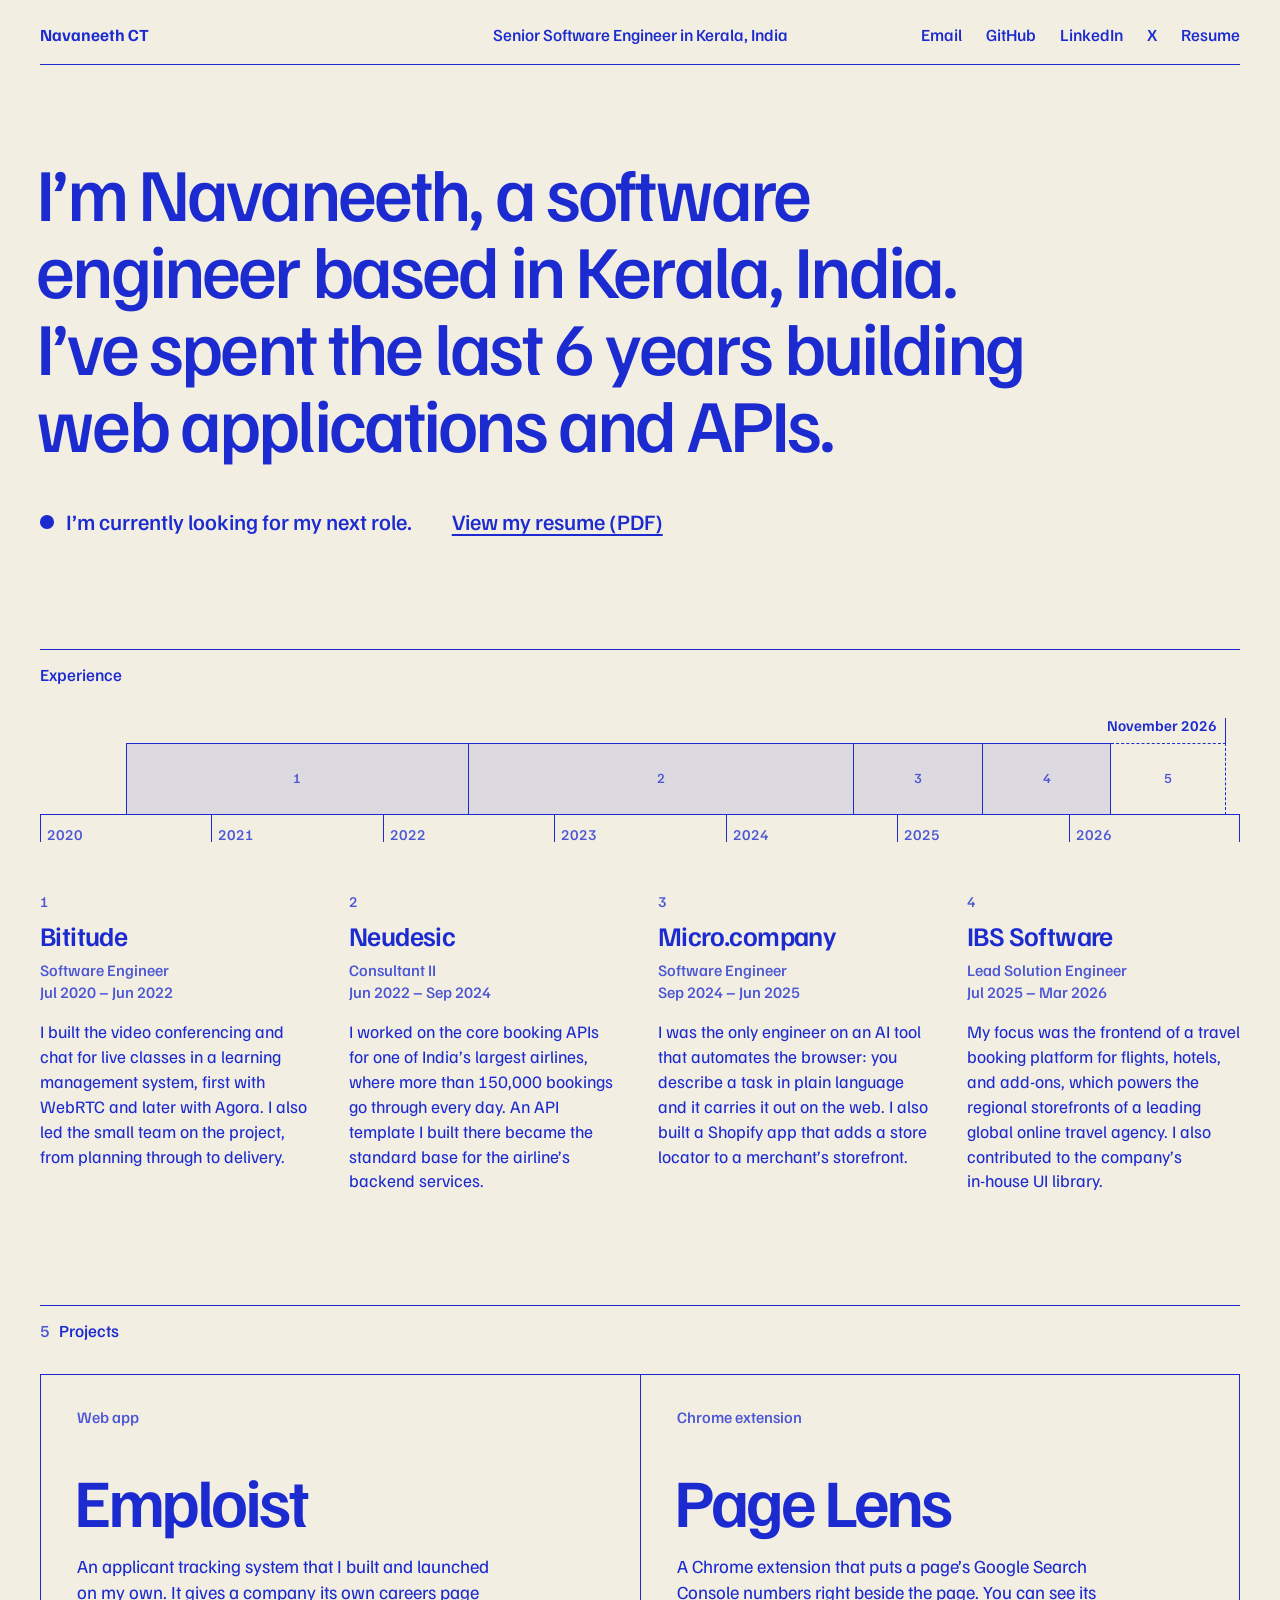
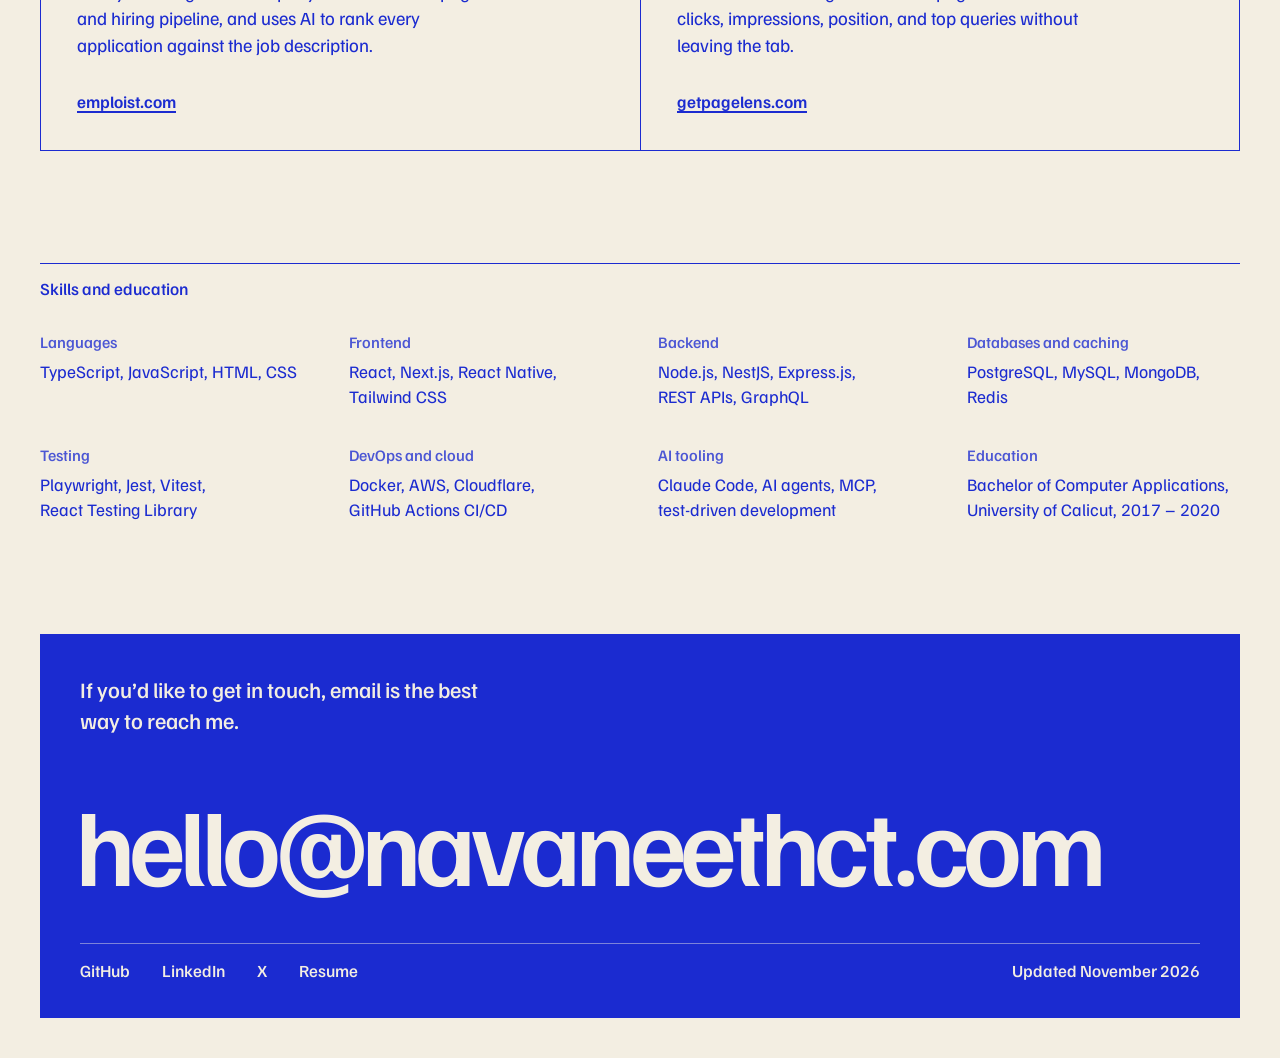
==== commit 5d77c457: "feat: redesign site with a one-ink layout and an experience timeline in Familjen Grotesk Rebuild the" ====
--- a/index.html
+++ b/index.html
@@ -3,52 +3,97 @@
 <head>
   <meta charset="UTF-8">
   <meta name="viewport" content="width=device-width, initial-scale=1.0">
-  <title>Navaneeth CT</title>
-  <meta name="description" content="Navaneeth CT is an independent software engineer in Kerala, India. He runs OnePointO Labs and builds Emploist.">
+  <title>Navaneeth CT · Senior Software Engineer in Kerala, India</title>
+  <meta name="description" content="Navaneeth CT is a senior software engineer based in Kerala, India, with 6 years of experience building web applications and APIs.">
   <meta name="author" content="Navaneeth CT">
-  <link rel="canonical" href="https://navaneethct.com/">
-  <link rel="icon" type="image/svg+xml" href="favicon.svg">
+  <meta name="robots" content="index, follow, max-image-preview:large">
+  <link rel="canonical" href="https://www.navaneethct.com/">
+  <link rel="icon" type="image/svg+xml" href="/favicon.svg">
+  <link rel="apple-touch-icon" href="/apple-touch-icon.png">
 
   <meta property="og:type" content="website">
-  <meta property="og:url" content="https://navaneethct.com/">
+  <meta property="og:site_name" content="Navaneeth CT">
+  <meta property="og:url" content="https://www.navaneethct.com/">
   <meta property="og:title" content="Navaneeth CT">
-  <meta property="og:description" content="Independent software engineer. Runs OnePointO Labs, builds Emploist.">
-  <meta name="twitter:card" content="summary">
+  <meta property="og:description" content="Senior software engineer based in Kerala, India, with 6 years of experience building web applications and APIs.">
+  <meta property="og:image" content="https://www.navaneethct.com/og-image.png">
+  <meta property="og:image:width" content="1200">
+  <meta property="og:image:height" content="630">
+  <meta property="og:image:alt" content="Navaneeth CT, senior software engineer in Kerala, India, with a timeline of his experience from 2020 to 2026.">
+  <meta name="twitter:card" content="summary_large_image">
+  <meta name="twitter:site" content="@ctnavan">
   <meta name="twitter:creator" content="@ctnavan">
-  <meta name="theme-color" content="#F3F4F6">
+  <meta name="theme-color" content="#F3EEE2">
+
+  <script type="application/ld+json">
+  {
+    "@context": "https://schema.org",
+    "@graph": [
+      {
+        "@type": "WebSite",
+        "@id": "https://www.navaneethct.com/#website",
+        "url": "https://www.navaneethct.com/",
+        "name": "Navaneeth CT",
+        "alternateName": "navaneethct.com",
+        "inLanguage": "en",
+        "publisher": { "@id": "https://www.navaneethct.com/#person" }
+      },
+      {
+        "@type": "ProfilePage",
+        "@id": "https://www.navaneethct.com/#profilepage",
+        "url": "https://www.navaneethct.com/",
+        "name": "Navaneeth CT · Senior Software Engineer in Kerala, India",
+        "inLanguage": "en",
+        "isPartOf": { "@id": "https://www.navaneethct.com/#website" },
+        "mainEntity": { "@id": "https://www.navaneethct.com/#person" }
+      },
+      {
+        "@type": "Person",
+        "@id": "https://www.navaneethct.com/#person",
+        "name": "Navaneeth CT",
+        "url": "https://www.navaneethct.com/",
+        "jobTitle": "Senior Software Engineer",
+        "description": "Senior software engineer in Kerala, India",
+        "email": "mailto:hello@navaneethct.com",
+        "address": {
+          "@type": "PostalAddress",
+          "addressRegion": "Kerala",
+          "addressCountry": "IN"
+        },
+        "alumniOf": {
+          "@type": "CollegeOrUniversity",
+          "name": "University of Calicut"
+        },
+        "sameAs": [
+          "https://github.com/navan-ct",
+          "https://x.com/ctnavan",
+          "https://www.linkedin.com/in/navaneeth-ct"
+        ]
+      }
+    ]
+  }
+  </script>
 
   <link rel="preconnect" href="https://fonts.googleapis.com">
   <link rel="preconnect" href="https://fonts.gstatic.com" crossorigin>
-  <link rel="stylesheet" href="https://fonts.googleapis.com/css2?family=Geist:wght@400..600&family=Geist+Mono:wght@500..600&display=swap">
+  <link rel="stylesheet" href="https://fonts.googleapis.com/css2?family=Familjen+Grotesk:wght@400..700&display=swap">
 
   <style>
-  /* ── Tokens ── */
+  /* ── One ink on paper ── */
 
   :root {
     color-scheme: light;
 
-    --canvas:  #f3f4f6;
-    --surface: #ffffff;
-    --ink:     #14161b;
-    --body:    #474d59;
-    --mute:    #656c79;
-    --faint:   #7f8693;
-    --line:    rgba(20, 22, 27, 0.08);
-
-    --sans: "Geist", ui-sans-serif, system-ui, -apple-system, "Segoe UI", sans-serif;
-    --mono: "Geist Mono", ui-monospace, "SF Mono", Menlo, monospace;
-
-    --rest:
-      0 0 0 1px rgba(20, 22, 27, 0.06),
-      0 1px 1px rgba(20, 22, 27, 0.03),
-      0 3px 6px -2px rgba(20, 22, 27, 0.05),
-      0 14px 28px -16px rgba(20, 22, 27, 0.12);
-    --raised:
-      0 0 0 1px rgba(20, 22, 27, 0.08),
-      0 1px 1px rgba(20, 22, 27, 0.03),
-      0 6px 12px -4px rgba(20, 22, 27, 0.07),
-      0 26px 44px -20px rgba(20, 22, 27, 0.2);
-
+    --paper: #f3eee2;
+    --ink:   #1b2bd0;
+    --mid:   #4b56d4;
+    --tint:  rgba(27, 43, 208, 0.1);
+    --hair:  rgba(27, 43, 208, 0.3);
+
+    --rule: 1.5px;
+    --pad:  clamp(1.25rem, 4vw, 2.5rem);
+
+    --font: "Familjen Grotesk", "Helvetica Neue", Helvetica, Arial, sans-serif;
     --ease: cubic-bezier(0.2, 0.7, 0.2, 1);
   }
 
@@ -58,823 +103,607 @@
 
   body {
     margin: 0;
-    background:
-      radial-gradient(70rem 30rem at 50% -8rem, #ffffff 0%, rgba(255, 255, 255, 0) 70%),
-      var(--canvas);
-    background-repeat: no-repeat;
+    background: var(--paper);
     color: var(--ink);
-    font-family: var(--sans);
-    font-size: 1rem;
-    line-height: 1.5;
+    font-family: var(--font);
+    font-size: 1.125rem;
+    line-height: 1.42;
+    font-kerning: normal;
     -webkit-font-smoothing: antialiased;
     -moz-osx-font-smoothing: grayscale;
   }
 
-  .sprite { display: none; }
-
-  ::selection { background: var(--ink); color: #fff; }
+  h1, h2, h3, p, ol { margin: 0; }
+
+  a { color: inherit; text-decoration: none; }
+
+  ::selection { background: var(--ink); color: var(--paper); }
 
   :focus-visible {
-    outline: 2px solid var(--ink);
-    outline-offset: 2px;
-    border-radius: 4px;
-  }
-
-  /* ── Page grid: intro and contact share the top, work runs full width ── */
-
-  .page {
+    outline: 2px solid currentColor;
+    outline-offset: 3px;
+  }
+
+  /* Hyphenated words stay on one line. */
+  .nb { white-space: nowrap; }
+
+  .u {
+    text-decoration: underline;
+    text-decoration-thickness: var(--rule);
+    text-underline-offset: 0.18em;
+  }
+
+  .wrap {
+    max-width: 86rem;
+    margin: 0 auto;
+    padding: 0 var(--pad) var(--pad);
+  }
+
+  /* ── Top line ── */
+
+  .top {
     display: grid;
-    grid-template-columns: minmax(0, 1fr) 21rem;
-    grid-template-areas:
-      "intro contact"
-      "work  work"
-      "foot  foot";
-    column-gap: 3.5rem;
-    row-gap: clamp(3.25rem, 7vw, 4.5rem);
-    max-width: 58rem;
-    margin: 0 auto;
-    padding: clamp(3rem, 9vw, 6.5rem) clamp(1rem, 5vw, 2rem) 3rem;
-  }
-
-  .intro   { grid-area: intro; }
-  .contact { grid-area: contact; align-self: end; }
-  .work    { grid-area: work; }
-  .foot    { grid-area: foot; }
-
-  /* ── Intro ── */
-
-  .mark {
-    display: block;
-    width: 3rem;
-    height: 3rem;
-    border-radius: 0.8125rem;
-    background: linear-gradient(180deg, #2c2f38 0%, #14161b 100%);
-    box-shadow:
-      inset 0 1px 0 rgba(255, 255, 255, 0.16),
-      0 1px 2px rgba(20, 22, 27, 0.24),
-      0 10px 18px -8px rgba(20, 22, 27, 0.4);
-  }
-
-  .name,
-  .role {
-    margin: 0;
-    font-size: clamp(2.125rem, 1.45rem + 3vw, 3rem);
+    grid-template-columns: 1fr auto 1fr;
+    align-items: baseline;
+    column-gap: 1.5rem;
+    padding: 1.5rem 0 1.125rem;
+    border-bottom: var(--rule) solid var(--ink);
+    font-size: 1.0625rem;
+    font-weight: 500;
+    line-height: 1.3;
+  }
+
+  .top-name { font-weight: 700; }
+
+  .top nav {
+    display: flex;
+    justify-content: flex-end;
+    gap: 1.5rem;
+  }
+
+  /* ── Statement ── */
+
+  /* Large type carries more space on its left side than small type, so it is pulled back to the margin. */
+  .say {
+    max-width: 17.2em;
+    margin-top: clamp(3rem, 8vw, 5.5rem);
+    margin-left: -0.05em;
+    font-size: clamp(2.375rem, 1rem + 4.6vw, 4.75rem);
+    font-weight: 500;
+    line-height: 1.03;
+    letter-spacing: -0.038em;
+    text-wrap: balance;
+  }
+
+  .now {
+    display: flex;
+    flex-wrap: wrap;
+    gap: 0.75rem 2.5rem;
+    margin-top: clamp(1.75rem, 4vw, 2.75rem);
+    font-size: clamp(1.1875rem, 1rem + 0.6vw, 1.375rem);
+    font-weight: 500;
+  }
+
+  .now-line {
+    display: flex;
+    gap: 0.55em;
+  }
+
+  /* The dot sits at the middle of the first line, also when the sentence wraps. */
+  .now-mark {
+    flex: none;
+    width: 0.62em;
+    height: 0.62em;
+    margin-top: 0.44em;
+    border-radius: 50%;
+    background: var(--ink);
+  }
+
+  /* ── Section label ── */
+
+  .label {
+    margin-top: clamp(4.5rem, 9vw, 7rem);
+    padding-top: 0.875rem;
+    border-top: var(--rule) solid var(--ink);
+    font-size: 1.0625rem;
+    font-weight: 500;
+    line-height: 1.3;
+  }
+
+  .label h2 {
+    font-size: inherit;
+    font-weight: inherit;
+  }
+
+  .num {
+    font-weight: 500;
+    font-variant-numeric: tabular-nums;
+    color: var(--mid);
+  }
+
+  .label .num { margin-right: 0.5em; }
+
+  /* ── Experience, drawn to scale: one column per month, Jan 2020 to Dec 2026 ── */
+
+  .chart { margin-top: 2rem; }
+
+  .today,
+  .bars,
+  .scale {
+    display: grid;
+    grid-template-columns: repeat(84, minmax(0, 1fr));
+  }
+
+  /* A flag at the end of the current month; its line meets the last bar. */
+  .today span {
+    grid-column: 1 / 84;
+    justify-self: end;
+    padding: 0 0.5rem 0.625rem 0;
+    border-right: var(--rule) solid var(--ink);
+    font-size: 0.9375rem;
     font-weight: 600;
-    letter-spacing: -0.035em;
-    line-height: 1.08;
-  }
-
-  .name { margin-top: 1.75rem; }
-
-  .role {
-    color: var(--faint);
-    text-wrap: balance;
-  }
-
-  .lead {
-    max-width: 31rem;
-    margin: 1.375rem 0 0;
-    font-size: 1.0625rem;
-    line-height: 1.6;
-    color: var(--body);
-    text-wrap: pretty;
-  }
-
-  /* ── Group labels ── */
-
-  .label {
-    margin: 0 0 0.75rem;
-    padding-left: 0.25rem;
-    font-size: 0.8125rem;
-    font-weight: 500;
-    line-height: 1.4;
-    color: var(--mute);
-  }
-
-  /* ── Contact list ── */
-
-  .list {
-    margin: 0;
+    line-height: 1;
+    white-space: nowrap;
+  }
+
+  .bars { height: clamp(3rem, 6vw, 4.5rem); }
+
+  /* The bottom edge of every cell forms one unbroken axis. */
+  .rest { border-bottom: var(--rule) solid var(--ink); }
+
+  .bar {
+    display: flex;
+    align-items: center;
+    gap: 0.5em;
+    min-width: 0;
+    padding: 0 0.5rem;
+    overflow: hidden;
+    border: var(--rule) solid var(--ink);
+    background: var(--tint);
+    font-size: 0.875rem;
+    font-weight: 600;
+    line-height: 1.2;
+    white-space: nowrap;
+  }
+
+  .bar + .bar { border-left: 0; }
+
+  .bar-own {
+    border-top-style: dashed;
+    border-right-style: dashed;
+    background: none;
+  }
+
+  .scale {
+    font-size: clamp(0.75rem, 0.62rem + 0.4vw, 0.9375rem);
+    font-weight: 500;
+    font-variant-numeric: tabular-nums;
+    line-height: 1;
+    color: var(--mid);
+  }
+
+  .scale span {
+    grid-column: span 12;
+    padding: 0.75rem 0 0 clamp(0.1875rem, 0.5vw, 0.375rem);
+    border-left: var(--rule) solid var(--ink);
+  }
+
+  .scale span:last-child { border-right: var(--rule) solid var(--ink); }
+
+  /* ── Jobs, numbered to match the bars ── */
+
+  .jobs {
+    display: grid;
+    grid-template-columns: repeat(4, minmax(0, 1fr));
+    gap: 2.75rem 2.25rem;
+    margin-top: clamp(2.5rem, 5vw, 3.25rem);
     padding: 0;
     list-style: none;
-    overflow: hidden;
-    background: var(--surface);
-    border-radius: 1rem;
-    box-shadow: var(--rest);
-  }
-
-  .row {
+  }
+
+  .job .num {
+    display: block;
+    margin-bottom: 0.75rem;
+    font-size: 0.9375rem;
+    line-height: 1;
+  }
+
+  .job h3 {
+    font-size: 1.6875rem;
+    font-weight: 600;
+    line-height: 1.1;
+    letter-spacing: -0.022em;
+  }
+
+  .job-meta {
+    margin-top: 0.5rem;
+    font-size: 1rem;
+    font-weight: 500;
+    line-height: 1.4;
+    color: var(--mid);
+  }
+
+  .job-meta span { display: block; }
+
+  .job-body {
+    margin-top: 1rem;
+    font-size: 1.09375rem;
+    text-wrap: pretty;
+  }
+
+  /* ── Projects ── */
+
+  .made {
     display: grid;
-    grid-template-columns: auto auto minmax(0, 1fr) auto;
-    align-items: center;
-    gap: 0.75rem;
-    padding: 0.8125rem 1rem;
-    font-size: 0.9375rem;
-    line-height: 1.35;
-    color: var(--ink);
-    text-decoration: none;
-    transition: background-color 160ms ease;
-  }
-
-  /* Separators start after the icon, the way a native list draws them. */
-  li + li .row {
-    background-image: linear-gradient(var(--line), var(--line));
-    background-size: calc(100% - 2.75rem) 1px;
-    background-position: right top;
-    background-repeat: no-repeat;
-  }
-
-  .row:focus-visible {
-    outline-offset: -3px;
-    border-radius: 0.75rem;
-  }
-
-  .row-icon {
-    width: 1rem;
-    height: 1rem;
-    color: var(--body);
-  }
-
-  .row-label { font-weight: 500; }
-
-  .row-value {
-    justify-self: end;
-    overflow: hidden;
-    font-size: 0.875rem;
-    white-space: nowrap;
-    text-overflow: ellipsis;
-    color: var(--mute);
-    transition: color 160ms ease;
-  }
-
-  .arrow {
-    flex: none;
-    transition: transform 220ms var(--ease);
-  }
-
-  .row .arrow { color: var(--faint); }
-
-  /* ── Work cards ── */
-
-  .cards {
-    display: grid;
-    gap: 1rem;
-  }
-
-  .card {
+    grid-template-columns: repeat(2, minmax(0, 1fr));
+    margin-top: 2rem;
+    border: var(--rule) solid var(--ink);
+  }
+
+  .thing {
     position: relative;
-    display: grid;
-    grid-template-columns: minmax(0, 1fr) minmax(0, 23.5rem);
-    gap: 0.5rem;
-    padding: 0.5rem;
-    background: var(--surface);
-    border-radius: 1.375rem;
-    box-shadow: var(--rest);
-    transition: box-shadow 260ms var(--ease), transform 260ms var(--ease);
-  }
-
-  .card-body {
     display: flex;
     flex-direction: column;
-    padding: 1.125rem 1.5rem 1rem 1rem;
-  }
-
-  .card-head {
-    display: flex;
-    align-items: center;
-    gap: 0.875rem;
-  }
-
-  .card-name {
-    margin: 0;
-    font-size: 1.1875rem;
+    align-items: flex-start;
+    min-height: 21rem;
+    padding: clamp(1.25rem, 3vw, 2rem) clamp(1.25rem, 3vw, 2.25rem) clamp(1.5rem, 3vw, 2.25rem);
+    transition: background-color 180ms ease, color 180ms ease;
+  }
+
+  .thing + .thing { border-left: var(--rule) solid var(--ink); }
+
+  .thing-kind {
+    font-size: 1rem;
+    font-weight: 500;
+    line-height: 1.3;
+    color: var(--mid);
+    transition: color 180ms ease;
+  }
+
+  .thing h3 {
+    margin-top: clamp(1.75rem, 4vw, 2.5rem);
+    margin-left: -0.05em;
+    font-size: clamp(2.75rem, 1.6rem + 3.4vw, 4.25rem);
     font-weight: 600;
-    letter-spacing: -0.02em;
-    line-height: 1.25;
-  }
-
-  /* The link stretches over the whole card, so the card is one target. */
-  .card-link {
-    color: inherit;
-    text-decoration: none;
-  }
-
-  .card-link::after {
+    line-height: 0.95;
+    letter-spacing: -0.045em;
+  }
+
+  /* The name's link covers the whole frame, so each project is one target. */
+  .thing h3 a::after {
     content: "";
     position: absolute;
     inset: 0;
-    border-radius: 1.375rem;
-  }
-
-  .card-link:focus-visible { outline: none; }
-
-  .card-link:focus-visible::after {
+  }
+
+  .thing h3 a:focus-visible { outline: none; }
+
+  .thing h3 a:focus-visible::after {
     outline: 2px solid var(--ink);
-    outline-offset: 2px;
-  }
-
-  .card-kind {
-    margin: 0.125rem 0 0;
-    font-size: 0.8125rem;
-    line-height: 1.4;
-    color: var(--mute);
-  }
-
-  .card-desc {
+    outline-offset: 3px;
+  }
+
+  .thing-body {
     max-width: 27rem;
-    margin: 1.125rem 0 1.5rem;
-    font-size: 0.96875rem;
-    line-height: 1.6;
-    color: var(--body);
+    margin: 1.25rem 0 2rem;
+    font-size: 1.15625rem;
     text-wrap: pretty;
   }
 
-  .card-host {
-    display: flex;
-    align-items: center;
-    gap: 0.4rem;
-    margin: auto 0 0;
-    font-family: var(--mono);
-    font-size: 0.78125rem;
-    font-weight: 500;
-    line-height: 1.4;
-    color: var(--mute);
-    transition: color 200ms ease;
-  }
-
-  /* ── Product marks ── */
-
-  .app {
-    display: grid;
-    place-items: center;
-    flex: none;
-    width: 2.5rem;
-    height: 2.5rem;
-    border-radius: 0.6875rem;
-    box-shadow:
-      inset 0 0 0 1px rgba(20, 22, 27, 0.08),
-      0 1px 2px rgba(20, 22, 27, 0.1);
-  }
-
-  .app svg { display: block; }
-
-  .app-onepointo {
-    background: #ffe14a;
-    color: #070708;
-    font-family: var(--mono);
-    font-size: 0.8125rem;
+  .thing-go {
+    margin-top: auto;
+    font-size: 1.0625rem;
     font-weight: 600;
-    letter-spacing: -0.03em;
-    line-height: 1;
-  }
-
-  .app-emploist { background: #4f46e5; }
-
-  .app-pagelens {
-    background: #e6f0fd;
-    color: #0066d6;
-  }
-
-  /* ── Product previews ── */
-
-  .shot {
-    display: grid;
-    align-items: center;
-    min-height: 13.25rem;
-    padding: 1.25rem;
-    border-radius: 0.875rem;
-    background: var(--tint);
-    box-shadow: inset 0 0 0 1px rgba(20, 22, 27, 0.04);
-  }
-
-  .panel {
-    padding: 0.75rem 0.875rem;
-    background: #fff;
-    border-radius: 0.625rem;
-    box-shadow:
-      0 0 0 1px rgba(20, 22, 27, 0.05),
-      0 1px 2px rgba(20, 22, 27, 0.05),
-      0 10px 22px -10px rgba(20, 22, 27, 0.16);
-    font-size: 0.75rem;
-    line-height: 1.3;
-    color: var(--ink);
-  }
-
-  .panel-head {
-    display: flex;
-    align-items: center;
-    justify-content: space-between;
-    gap: 0.75rem;
-    margin-bottom: 0.5rem;
-    font-size: 0.6875rem;
-    color: var(--mute);
-  }
-
-  /* OnePointO Labs: the 21 day schedule */
-
-  .gantt-row {
-    display: grid;
-    grid-template-columns: 4.5rem minmax(0, 1fr);
-    align-items: center;
-    height: 1.25rem;
-    font-size: 0.6875rem;
-    color: var(--body);
-    white-space: nowrap;
-  }
-
-  .gantt-track {
-    position: relative;
-    height: 100%;
-    background-image:
-      linear-gradient(var(--line), var(--line)),
-      linear-gradient(var(--line), var(--line)),
-      linear-gradient(var(--line), var(--line)),
-      linear-gradient(var(--line), var(--line));
-    background-size: 1px 100%;
-    background-position: 0 0, 30% 0, 65% 0, 100% 0;
-    background-repeat: no-repeat;
-  }
-
-  .gantt-track b {
-    position: absolute;
-    top: 50%;
-    left: calc((var(--from) - 1) / 20 * 100%);
-    width: calc((var(--to) - var(--from)) / 20 * 100%);
-    height: 0.5rem;
-    margin-top: -0.25rem;
-    border-radius: 0.25rem;
-    background: #ffd53d;
-    box-shadow: inset 0 0 0 1px rgba(20, 22, 27, 0.1);
-  }
-
-  .gantt-track b.launch {
-    background: var(--ink);
-    box-shadow: none;
-  }
-
-  .gantt-scale {
-    height: 1.125rem;
-    font-family: var(--mono);
-    font-size: 0.625rem;
-    font-weight: 500;
-    color: var(--mute);
-  }
-
-  .gantt-scale .gantt-track { background: none; }
-
-  .gantt-scale i {
-    position: absolute;
-    top: 0;
-    left: calc((var(--day) - 1) / 20 * 100%);
-    font-style: normal;
-    transform: translateX(-50%);
-  }
-
-  .gantt-scale i:first-child { transform: none; }
-  .gantt-scale i:last-child  { transform: translateX(-100%); }
-
-  /* Emploist: applicants ranked by match */
-
-  .rank-row {
-    display: grid;
-    grid-template-columns: auto minmax(0, 1fr) 3.25rem 2rem;
-    align-items: center;
-    gap: 0.625rem;
-    padding: 0.4375rem 0;
-    border-top: 1px solid var(--line);
-  }
-
-  .rank-row:last-child { padding-bottom: 0.125rem; }
-
-  .rank-avatar {
-    display: grid;
-    place-items: center;
-    width: 1.5rem;
-    height: 1.5rem;
-    border-radius: 50%;
-    background: #ebeafc;
-    color: #4338ca;
-    font-size: 0.5625rem;
-    font-weight: 600;
-    letter-spacing: 0.02em;
-  }
-
-  .rank-name {
-    overflow: hidden;
-    font-weight: 500;
-    white-space: nowrap;
-    text-overflow: ellipsis;
-  }
-
-  .rank-meter {
-    height: 0.25rem;
-    overflow: hidden;
-    border-radius: 0.125rem;
-    background: #e8e8f3;
-  }
-
-  .rank-meter i {
-    display: block;
-    height: 100%;
-    border-radius: inherit;
-    background: #4f46e5;
-  }
-
-  .rank-score {
-    font-weight: 600;
-    font-variant-numeric: tabular-nums;
-    text-align: right;
-  }
-
-  /* Page Lens: one page's search numbers */
-
-  .lens-ok {
-    display: inline-flex;
-    align-items: center;
-    gap: 0.3125rem;
-    font-weight: 500;
-    color: #12804a;
-  }
-
-  .lens-ok i {
-    width: 0.375rem;
-    height: 0.375rem;
-    border-radius: 50%;
-    background: #1aa260;
-  }
-
-  .lens-stats {
+  }
+
+  /* ── Skills ── */
+
+  .tools {
     display: grid;
     grid-template-columns: repeat(4, minmax(0, 1fr));
-    gap: 0.5rem;
-  }
-
-  .lens-stats span,
-  .lens-stats b,
-  .lens-stats em { display: block; }
-
-  .lens-stats span {
-    font-size: 0.625rem;
-    color: var(--mute);
-  }
-
-  .lens-stats b {
-    margin-top: 0.125rem;
-    font-size: 0.875rem;
+    gap: 2.25rem;
+    margin-top: 2rem;
+  }
+
+  .tools h3 {
+    margin-bottom: 0.4rem;
+    font-size: 1rem;
+    font-weight: 500;
+    line-height: 1.3;
+    color: var(--mid);
+  }
+
+  .tools p { font-size: 1.09375rem; }
+
+  /* ── Contact ── */
+
+  .bye {
+    margin-top: clamp(4.5rem, 9vw, 7rem);
+    padding: var(--pad);
+    padding-bottom: clamp(1.25rem, 3.5vw, 2.25rem);
+    background: var(--ink);
+    color: var(--paper);
+  }
+
+  .bye ::selection { background: var(--paper); color: var(--ink); }
+
+  .bye-lead {
+    max-width: 26rem;
+    font-size: clamp(1.1875rem, 1rem + 0.6vw, 1.375rem);
+    font-weight: 500;
+  }
+
+  .mail-box {
+    container-type: inline-size;
+    margin-top: clamp(2rem, 6vw, 3.5rem);
+  }
+
+  /* The address is sized from the width of its box, so it never breaks or overflows. */
+  .mail {
+    display: inline-block;
+    margin-left: -0.05em;
+    font-size: clamp(1.25rem, 7vw, 6.75rem);
     font-weight: 600;
-    letter-spacing: -0.01em;
-    font-variant-numeric: tabular-nums;
-  }
-
-  .lens-stats em {
-    margin-top: 0.0625rem;
-    font-size: 0.625rem;
-    font-style: normal;
-    font-weight: 500;
-    font-variant-numeric: tabular-nums;
-    color: #12804a;
-  }
-
-  .lens-chart {
-    display: block;
-    width: 100%;
-    height: 2.5rem;
-    margin-top: 0.625rem;
-  }
-
-  /* ── Foot ── */
-
-  .foot {
-    padding-left: 0.25rem;
-    font-size: 0.8125rem;
-    color: var(--mute);
+    line-height: 0.95;
+    letter-spacing: -0.052em;
+    white-space: nowrap;
+  }
+
+  @supports (font-size: 1cqi) {
+    .mail { font-size: min(6.75rem, 10.2cqi); }
+  }
+
+  .bye nav {
+    display: flex;
+    flex-wrap: wrap;
+    justify-content: space-between;
+    gap: 0.75rem 2rem;
+    margin-top: clamp(2rem, 5vw, 3rem);
+    padding-top: 1rem;
+    border-top: var(--rule) solid rgba(243, 238, 226, 0.45);
+    font-size: 1.0625rem;
+    font-weight: 500;
+    line-height: 1.3;
+  }
+
+  .bye-links {
+    display: flex;
+    flex-wrap: wrap;
+    gap: 0.5rem 2rem;
   }
 
   /* ── Hover, for devices that have it ── */
 
   @media (hover: hover) {
-    .row:hover { background-color: rgba(20, 22, 27, 0.03); }
-    .row:hover .row-value { color: var(--ink); }
-    .row:hover .arrow { transform: translate(2px, -2px); }
-
-    .card:hover {
-      box-shadow: var(--raised);
-      transform: translateY(-2px);
-    }
-
-    .card:hover .card-host { color: var(--ink); }
-    .card:hover .arrow { transform: translate(2px, -2px); }
-  }
-
-  /* ── Arrival ── */
-
-  @keyframes arrive {
-    from {
-      opacity: 0;
-      transform: translateY(0.625rem);
-    }
-  }
-
-  .intro,
-  .contact,
-  .work .label,
-  .card,
-  .foot {
-    animation: arrive 620ms var(--ease) backwards;
-    animation-delay: calc(var(--step, 0) * 70ms);
-  }
-
-  .contact          { --step: 1; }
-  .work .label      { --step: 2; }
-  .card:nth-child(1) { --step: 3; }
-  .card:nth-child(2) { --step: 4; }
-  .card:nth-child(3) { --step: 5; }
-  .foot             { --step: 6; }
-
-  /* ── One column: contact moves below the work ── */
-
-  @media (max-width: 54rem) {
-    .page {
-      grid-template-columns: minmax(0, 1fr);
-      grid-template-areas:
-        "intro"
-        "work"
-        "contact"
-        "foot";
-    }
+    .top nav a:hover,
+    .bye nav a:hover {
+      text-decoration: underline;
+      text-decoration-thickness: var(--rule);
+      text-underline-offset: 0.18em;
+    }
+
+    .now a:hover { text-decoration-thickness: 2.5px; }
+
+    .mail:hover {
+      text-decoration: underline;
+      text-decoration-thickness: 0.05em;
+      text-underline-offset: 0.1em;
+    }
+
+    .thing:hover {
+      background: var(--ink);
+      color: var(--paper);
+    }
+
+    .thing:hover .thing-kind { color: var(--paper); }
+  }
+
+  /* ── The bars are drawn from left to right when the page opens ── */
+
+  @media (prefers-reduced-motion: no-preference) {
+    @keyframes draw {
+      from { clip-path: inset(0 100% 0 0); }
+      to   { clip-path: inset(0 0 0 0); }
+    }
+
+    @keyframes appear {
+      from { opacity: 0; }
+    }
+
+    .bars  { animation: draw 1100ms var(--ease) 150ms both; }
+    .today { animation: appear 400ms ease 1100ms both; }
+  }
+
+  /* ── Narrower pages ── */
+
+  /* Below this width the names no longer fit in the short bars, so every bar shows its number only. */
+  @media (max-width: 82rem) {
+    .bar {
+      justify-content: center;
+      padding: 0;
+    }
+
+    .bar-name { display: none; }
+  }
+
+  @media (max-width: 64rem) {
+    .top { grid-template-columns: 1fr auto; row-gap: 0.125rem; }
+    .top-role { grid-area: 2 / 1; color: var(--mid); }
+    .top nav { grid-area: 1 / 2 / 3 / 3; align-self: center; }
+
+    .jobs,
+    .tools { grid-template-columns: repeat(2, minmax(0, 1fr)); }
   }
 
   @media (max-width: 44rem) {
-    .card { grid-template-columns: minmax(0, 1fr); }
-
-    .card-body { padding: 1rem 1rem 1.125rem; }
-
-    .card-desc { margin-bottom: 1.125rem; }
-
-    .shot {
-      min-height: 0;
-      padding: 1rem;
-    }
-  }
-
-  @media (max-width: 24rem) {
-    .gantt-row { grid-template-columns: 4rem minmax(0, 1fr); }
-
-    .rank-row { grid-template-columns: auto minmax(0, 1fr) 2rem; }
-
-    .rank-meter { display: none; }
-  }
-
-  /* ── Reduced motion ── */
-
-  @media (prefers-reduced-motion: reduce) {
-    *, *::before, *::after {
-      transition-duration: 0.01ms !important;
-      animation-duration: 0.01ms !important;
-      animation-delay: 0s !important;
-    }
+    body { font-size: 1.0625rem; }
+
+    .top { grid-template-columns: minmax(0, 1fr); padding-top: 1.25rem; }
+
+    .top nav {
+      grid-area: 3 / 1;
+      justify-content: space-between;
+      gap: 0.75rem;
+      margin-top: 0.875rem;
+      padding-top: 0.875rem;
+      border-top: var(--rule) solid var(--hair);
+    }
+
+    .say { line-height: 1.06; letter-spacing: -0.034em; }
+
+    .made { grid-template-columns: minmax(0, 1fr); }
+
+    .thing { min-height: 0; }
+
+    .thing + .thing {
+      border-left: 0;
+      border-top: var(--rule) solid var(--ink);
+    }
+
+    .bye-links {
+      flex-wrap: nowrap;
+      justify-content: space-between;
+      gap: 0.75rem;
+      width: 100%;
+    }
+  }
+
+  @media (max-width: 34rem) {
+    .jobs { grid-template-columns: minmax(0, 1fr); row-gap: 0; }
+
+    .job { padding: 1.5rem 0 1.625rem; border-top: var(--rule) solid var(--hair); }
+    .job:first-child { padding-top: 0; border-top: 0; }
+    .job:last-child { padding-bottom: 0; }
+
+    .tools { grid-template-columns: minmax(0, 1fr); gap: 1.375rem; }
   }
   </style>
 </head>
 <body>
-
-  <svg class="sprite" aria-hidden="true">
-    <symbol id="arrow" viewBox="0 0 11 11">
-      <path d="M2 9L9 2M9 2H3.4M9 2v5.6" fill="none" stroke="currentColor" stroke-width="1.5" stroke-linecap="round" stroke-linejoin="round"/>
-    </symbol>
-  </svg>
-
-  <main class="page">
-
-    <header class="intro">
-      <svg class="mark" viewBox="0 0 32 32" aria-hidden="true" focusable="false">
-        <path d="M10.5 22V10l11 12V10" fill="none" stroke="#fff" stroke-width="2.6" stroke-linecap="round" stroke-linejoin="round"/>
-      </svg>
-      <h1 class="name">Navaneeth CT</h1>
-      <p class="role">Independent software engineer in Kerala, India.</p>
-      <p class="lead">
-        I have been writing software for six years. I work on my own now,
-        building small web products and taking them from an idea to something
-        people use.
-      </p>
-    </header>
-
-    <section class="contact" aria-labelledby="contact-label">
-      <h2 class="label" id="contact-label">Contact</h2>
-
-      <ul class="list">
-        <li>
-          <a class="row" href="mailto:hello@navaneethct.com">
-            <svg class="row-icon" viewBox="0 0 16 16" aria-hidden="true" focusable="false" fill="none" stroke="currentColor" stroke-width="1.4" stroke-linecap="round" stroke-linejoin="round">
-              <rect x="1.75" y="3.25" width="12.5" height="9.5" rx="2"/>
-              <path d="m2.5 5 5.5 4 5.5-4"/>
-            </svg>
-            <span class="row-label">Email</span>
-            <span class="row-value">hello@navaneethct.com</span>
-            <svg class="arrow" width="10" height="10" aria-hidden="true" focusable="false"><use href="#arrow"/></svg>
-          </a>
+<div class="wrap">
+
+  <header class="top">
+    <span class="top-name">Navaneeth CT</span>
+    <span class="top-role">Senior Software Engineer in Kerala, India</span>
+    <nav aria-label="Contact links">
+      <a href="mailto:hello@navaneethct.com">Email</a>
+      <a href="https://github.com/navan-ct" target="_blank" rel="noopener noreferrer">GitHub</a>
+      <a href="https://www.linkedin.com/in/navaneeth-ct" target="_blank" rel="noopener noreferrer">LinkedIn</a>
+      <a href="https://x.com/ctnavan" target="_blank" rel="noopener noreferrer">X</a>
+      <a href="https://raw.githubusercontent.com/navan-ct/resume/main/Navaneeth-CT-Resume.pdf" target="_blank" rel="noopener noreferrer">Resume</a>
+    </nav>
+  </header>
+
+  <main>
+
+    <h1 class="say">I&rsquo;m Navaneeth, a software engineer based in Kerala, India. I&rsquo;ve spent the last 6 years building web applications and APIs.</h1>
+
+    <p class="now">
+      <span class="now-line"><i class="now-mark" aria-hidden="true"></i>I&rsquo;m currently looking for my next role.</span>
+      <a class="u" href="https://raw.githubusercontent.com/navan-ct/resume/main/Navaneeth-CT-Resume.pdf" target="_blank" rel="noopener noreferrer">View my resume (PDF)</a>
+    </p>
+
+    <section aria-labelledby="experience-label">
+      <div class="label"><h2 id="experience-label">Experience</h2></div>
+
+      <div class="chart" role="img" aria-label="A timeline from 2020 to 2026. Bititude, July 2020 to June 2022. Neudesic, June 2022 to September 2024. Micro.company, September 2024 to June 2025. IBS Software, July 2025 to March 2026. Projects, April 2026 to now.">
+        <div class="today"><span>November 2026</span></div>
+
+        <div class="bars">
+          <div class="rest" style="grid-column: 1 / 7"></div>
+          <div class="bar" style="grid-column: 7 / 31"><span class="num">1</span><span class="bar-name">Bititude</span></div>
+          <div class="bar" style="grid-column: 31 / 58"><span class="num">2</span><span class="bar-name">Neudesic</span></div>
+          <div class="bar" style="grid-column: 58 / 67"><span class="num">3</span><span class="bar-name">Micro.company</span></div>
+          <div class="bar" style="grid-column: 67 / 76"><span class="num">4</span><span class="bar-name">IBS Software</span></div>
+          <div class="bar bar-own" style="grid-column: 76 / 84"><span class="num">5</span><span class="bar-name">Projects</span></div>
+          <div class="rest" style="grid-column: 84 / 85"></div>
+        </div>
+
+        <div class="scale">
+          <span>2020</span><span>2021</span><span>2022</span><span>2023</span><span>2024</span><span>2025</span><span>2026</span>
+        </div>
+      </div>
+
+      <ol class="jobs">
+        <li class="job">
+          <span class="num" aria-hidden="true">1</span>
+          <h3>Bititude</h3>
+          <p class="job-meta"><span>Software Engineer</span><span>Jul 2020 &ndash; Jun 2022</span></p>
+          <p class="job-body">I built the video conferencing and chat for live classes in a learning management system, first with WebRTC and later with Agora. I also led the small team on the project, from planning through to delivery.</p>
         </li>
-        <li>
-          <a class="row" href="https://cal.com/navaneethct/20min" target="_blank" rel="noopener noreferrer">
-            <svg class="row-icon" viewBox="0 0 16 16" aria-hidden="true" focusable="false" fill="none" stroke="currentColor" stroke-width="1.4" stroke-linecap="round" stroke-linejoin="round">
-              <rect x="2.25" y="3" width="11.5" height="10.75" rx="2"/>
-              <path d="M2.25 6.5h11.5M5.5 1.75v2.5M10.5 1.75v2.5"/>
-            </svg>
-            <span class="row-label">Call</span>
-            <span class="row-value">Book 20 minutes</span>
-            <svg class="arrow" width="10" height="10" aria-hidden="true" focusable="false"><use href="#arrow"/></svg>
-          </a>
+        <li class="job">
+          <span class="num" aria-hidden="true">2</span>
+          <h3>Neudesic</h3>
+          <p class="job-meta"><span>Consultant II</span><span>Jun 2022 &ndash; Sep 2024</span></p>
+          <p class="job-body">I worked on the core booking APIs for one of India&rsquo;s largest airlines, where more than 150,000 bookings go through every day. An API template I built there became the standard base for the airline&rsquo;s backend services.</p>
         </li>
-        <li>
-          <a class="row" href="https://github.com/navan-ct" target="_blank" rel="noopener noreferrer">
-            <svg class="row-icon" viewBox="0 0 24 24" aria-hidden="true" focusable="false" fill="currentColor">
-              <path d="M12 .297c-6.63 0-12 5.373-12 12 0 5.303 3.438 9.8 8.205 11.385.6.113.82-.258.82-.577 0-.285-.01-1.04-.015-2.04-3.338.724-4.042-1.61-4.042-1.61C4.422 18.07 3.633 17.7 3.633 17.7c-1.087-.744.084-.729.084-.729 1.205.084 1.838 1.236 1.838 1.236 1.07 1.835 2.809 1.305 3.495.998.108-.776.417-1.305.76-1.605-2.665-.3-5.466-1.332-5.466-5.93 0-1.31.465-2.38 1.235-3.22-.135-.303-.54-1.523.105-3.176 0 0 1.005-.322 3.3 1.23.96-.267 1.98-.399 3-.405 1.02.006 2.04.138 3 .405 2.28-1.552 3.285-1.23 3.285-1.23.645 1.653.24 2.873.12 3.176.765.84 1.23 1.91 1.23 3.22 0 4.61-2.805 5.625-5.475 5.92.42.36.81 1.096.81 2.22 0 1.606-.015 2.896-.015 3.286 0 .315.21.69.825.57C20.565 22.092 24 17.592 24 12.297c0-6.627-5.373-12-12-12"/>
-            </svg>
-            <span class="row-label">GitHub</span>
-            <span class="row-value">navan-ct</span>
-            <svg class="arrow" width="10" height="10" aria-hidden="true" focusable="false"><use href="#arrow"/></svg>
-          </a>
+        <li class="job">
+          <span class="num" aria-hidden="true">3</span>
+          <h3>Micro.company</h3>
+          <p class="job-meta"><span>Software Engineer</span><span>Sep 2024 &ndash; Jun 2025</span></p>
+          <p class="job-body">I was the only engineer on an AI tool that automates the browser: you describe a task in plain language and it carries it out on the web. I also built a Shopify app that adds a store locator to a merchant&rsquo;s storefront.</p>
         </li>
-        <li>
-          <a class="row" href="https://x.com/ctnavan" target="_blank" rel="noopener noreferrer">
-            <svg class="row-icon" viewBox="0 0 24 24" aria-hidden="true" focusable="false" fill="currentColor">
-              <path d="M18.901 1.153h3.68l-8.04 9.19L24 22.846h-7.406l-5.8-7.584-6.638 7.584H.474l8.6-9.83L0 1.154h7.594l5.243 6.932ZM17.61 20.644h2.039L6.486 3.24H4.298Z"/>
-            </svg>
-            <span class="row-label">X</span>
-            <span class="row-value">@ctnavan</span>
-            <svg class="arrow" width="10" height="10" aria-hidden="true" focusable="false"><use href="#arrow"/></svg>
-          </a>
+        <li class="job">
+          <span class="num" aria-hidden="true">4</span>
+          <h3>IBS Software</h3>
+          <p class="job-meta"><span>Lead Solution Engineer</span><span>Jul 2025 &ndash; Mar 2026</span></p>
+          <p class="job-body">My focus was the frontend of a travel booking platform for flights, hotels, and add-ons, which powers the regional storefronts of a leading global online travel agency. I also contributed to the company&rsquo;s <span class="nb">in-house</span> UI library.</p>
         </li>
-        <li>
-          <a class="row" href="https://www.linkedin.com/in/navaneeth-ct" target="_blank" rel="noopener noreferrer">
-            <svg class="row-icon" viewBox="0 0 24 24" aria-hidden="true" focusable="false" fill="currentColor">
-              <path d="M20.447 20.452h-3.554v-5.569c0-1.328-.027-3.037-1.852-3.037-1.853 0-2.136 1.445-2.136 2.939v5.667H9.351V9h3.414v1.561h.046c.477-.9 1.637-1.85 3.37-1.85 3.601 0 4.267 2.37 4.267 5.455v6.286zM5.337 7.433c-1.144 0-2.063-.926-2.063-2.065 0-1.138.92-2.063 2.063-2.063 1.14 0 2.064.925 2.064 2.063 0 1.139-.925 2.065-2.064 2.065zm1.782 13.019H3.555V9h3.564v11.452zM22.225 0H1.771C.792 0 0 .774 0 1.729v20.542C0 23.227.792 24 1.771 24h20.451C23.2 24 24 23.227 24 22.271V1.729C24 .774 23.2 0 22.222 0h.003z"/>
-            </svg>
-            <span class="row-label">LinkedIn</span>
-            <span class="row-value">navaneeth-ct</span>
-            <svg class="arrow" width="10" height="10" aria-hidden="true" focusable="false"><use href="#arrow"/></svg>
-          </a>
-        </li>
-      </ul>
+      </ol>
     </section>
 
-    <section class="work" aria-labelledby="work-label">
-      <h2 class="label" id="work-label">Work</h2>
-
-      <div class="cards">
-
-        <article class="card" style="--tint: #faf6e2">
-          <div class="card-body">
-            <div class="card-head">
-              <span class="app app-onepointo" aria-hidden="true">1.0</span>
-              <div>
-                <h3 class="card-name">
-                  <a class="card-link" href="https://onepointolabs.com" target="_blank" rel="noopener noreferrer">OnePointO Labs</a>
-                </h3>
-                <p class="card-kind">MVP studio</p>
-              </div>
-            </div>
-            <p class="card-desc">
-              For founders who cannot build the thing themselves. You bring the
-              idea, I scope, design, and build it, and 21 days later it is live
-              with the code in your own repo.
-            </p>
-            <p class="card-host">
-              onepointolabs.com
-              <svg class="arrow" width="10" height="10" aria-hidden="true" focusable="false"><use href="#arrow"/></svg>
-            </p>
-          </div>
-
-          <div class="shot" aria-hidden="true">
-            <div class="panel">
-              <div class="gantt-row gantt-scale">
-                <span>Day</span>
-                <div class="gantt-track">
-                  <i style="--day: 1">01</i>
-                  <i style="--day: 7">07</i>
-                  <i style="--day: 14">14</i>
-                  <i style="--day: 21">21</i>
-                </div>
-              </div>
-              <div class="gantt-row"><span>Scope</span><div class="gantt-track"><b style="--from: 1; --to: 4"></b></div></div>
-              <div class="gantt-row"><span>Core build</span><div class="gantt-track"><b style="--from: 3; --to: 10"></b></div></div>
-              <div class="gantt-row"><span>The rest</span><div class="gantt-track"><b style="--from: 9; --to: 16"></b></div></div>
-              <div class="gantt-row"><span>Polish</span><div class="gantt-track"><b style="--from: 15; --to: 19"></b></div></div>
-              <div class="gantt-row"><span>Launch</span><div class="gantt-track"><b class="launch" style="--from: 19; --to: 21"></b></div></div>
-            </div>
-          </div>
+    <section aria-labelledby="projects-label">
+      <div class="label"><h2 id="projects-label"><span class="num" aria-hidden="true">5</span>Projects</h2></div>
+
+      <div class="made">
+        <article class="thing">
+          <p class="thing-kind">Web app</p>
+          <h3><a href="https://www.emploist.com/" target="_blank" rel="noopener noreferrer">Emploist</a></h3>
+          <p class="thing-body">An applicant tracking system that I built and launched on my own. It gives a company its own careers page and hiring pipeline, and uses AI to rank every application against the job description.</p>
+          <p class="thing-go u" aria-hidden="true">emploist.com</p>
         </article>
-
-        <article class="card" style="--tint: #f1f1fc">
-          <div class="card-body">
-            <div class="card-head">
-              <span class="app app-emploist" aria-hidden="true">
-                <svg viewBox="0 0 64 64" width="40" height="40" fill="#fff" focusable="false">
-                  <rect x="15" y="17" width="34" height="8" rx="4"/>
-                  <rect x="15" y="28" width="24" height="8" rx="4" opacity="0.7"/>
-                  <rect x="15" y="39" width="14" height="8" rx="4" opacity="0.42"/>
-                </svg>
-              </span>
-              <div>
-                <h3 class="card-name">
-                  <a class="card-link" href="https://www.emploist.com/" target="_blank" rel="noopener noreferrer">Emploist</a>
-                </h3>
-                <p class="card-kind">Applicant tracking</p>
-              </div>
-            </div>
-            <p class="card-desc">
-              A small team's whole hiring process in one place: a careers page,
-              a candidate pipeline, and AI that ranks every application against
-              the job description.
-            </p>
-            <p class="card-host">
-              emploist.com
-              <svg class="arrow" width="10" height="10" aria-hidden="true" focusable="false"><use href="#arrow"/></svg>
-            </p>
-          </div>
-
-          <div class="shot" aria-hidden="true">
-            <div class="panel">
-              <div class="panel-head"><span>Senior Product Designer</span><span>Match</span></div>
-              <div class="rank-row">
-                <span class="rank-avatar">DV</span>
-                <span class="rank-name">Diego Varga</span>
-                <span class="rank-meter"><i style="width: 91%"></i></span>
-                <span class="rank-score">91%</span>
-              </div>
-              <div class="rank-row">
-                <span class="rank-avatar">KC</span>
-                <span class="rank-name">Kofi Clarke</span>
-                <span class="rank-meter"><i style="width: 88%"></i></span>
-                <span class="rank-score">88%</span>
-              </div>
-              <div class="rank-row">
-                <span class="rank-avatar">FL</span>
-                <span class="rank-name">Fatima Lindqvist</span>
-                <span class="rank-meter"><i style="width: 86%"></i></span>
-                <span class="rank-score">86%</span>
-              </div>
-            </div>
-          </div>
+        <article class="thing">
+          <p class="thing-kind">Chrome extension</p>
+          <h3><a href="https://getpagelens.com" target="_blank" rel="noopener noreferrer">Page Lens</a></h3>
+          <p class="thing-body">A Chrome extension that puts a page&rsquo;s Google Search Console numbers right beside the page. You can see its clicks, impressions, position, and top queries without leaving the tab.</p>
+          <p class="thing-go u" aria-hidden="true">getpagelens.com</p>
         </article>
-
-        <article class="card" style="--tint: #ecf3fc">
-          <div class="card-body">
-            <div class="card-head">
-              <span class="app app-pagelens" aria-hidden="true">
-                <svg viewBox="0 0 24 24" width="24" height="24" fill="none" stroke="currentColor" stroke-width="2" stroke-linecap="round" stroke-linejoin="round" focusable="false">
-                  <circle cx="12" cy="12" r="9"/>
-                  <circle cx="11.5" cy="11.5" r="3.5"/>
-                  <path d="m14 14 2 2"/>
-                </svg>
-              </span>
-              <div>
-                <h3 class="card-name">
-                  <a class="card-link" href="https://getpagelens.com" target="_blank" rel="noopener noreferrer">Page Lens</a>
-                </h3>
-                <p class="card-kind">Chrome extension</p>
-              </div>
-            </div>
-            <p class="card-desc">
-              Your Search Console numbers beside the page you are looking at.
-              Clicks, impressions, position, and top queries, with no tab
-              switching and no filtering down to one URL.
-            </p>
-            <p class="card-host">
-              getpagelens.com
-              <svg class="arrow" width="10" height="10" aria-hidden="true" focusable="false"><use href="#arrow"/></svg>
-            </p>
-          </div>
-
-          <div class="shot" aria-hidden="true">
-            <div class="panel">
-              <div class="panel-head"><span>Last 28 days</span><span class="lens-ok"><i></i>Indexed</span></div>
-              <div class="lens-stats">
-                <div><span>Clicks</span><b>1,247</b><em>+12%</em></div>
-                <div><span>Impr.</span><b>38.4K</b><em>+9%</em></div>
-                <div><span>CTR</span><b>3.2%</b><em>+0.4</em></div>
-                <div><span>Position</span><b>11.4</b><em>&minus;2.1</em></div>
-              </div>
-              <svg class="lens-chart" viewBox="0 0 280 40" preserveAspectRatio="none" focusable="false">
-                <defs>
-                  <linearGradient id="lens-fill" x1="0" y1="0" x2="0" y2="1">
-                    <stop offset="0" stop-color="#0066d6" stop-opacity="0.16"/>
-                    <stop offset="1" stop-color="#0066d6" stop-opacity="0"/>
-                  </linearGradient>
-                </defs>
-                <path d="M0 31 20 27 40 29 60 23 80 25 100 19 120 22 140 15 160 18 180 11 200 14 220 8 240 11 260 4 280 6V40H0Z" fill="url(#lens-fill)"/>
-                <path d="M0 31 20 27 40 29 60 23 80 25 100 19 120 22 140 15 160 18 180 11 200 14 220 8 240 11 260 4 280 6" fill="none" stroke="#0066d6" stroke-width="1.5" stroke-linecap="round" stroke-linejoin="round" vector-effect="non-scaling-stroke"/>
-              </svg>
-            </div>
-          </div>
-        </article>
-
       </div>
     </section>
 
-    <footer class="foot">Updated November 2026</footer>
+    <section aria-labelledby="skills-label">
+      <div class="label"><h2 id="skills-label">Skills and education</h2></div>
+
+      <div class="tools">
+        <div><h3>Languages</h3><p>TypeScript, JavaScript, HTML, CSS</p></div>
+        <div><h3>Frontend</h3><p>React, Next.js, React&nbsp;Native, Tailwind&nbsp;CSS</p></div>
+        <div><h3>Backend</h3><p>Node.js, NestJS, Express.js, REST&nbsp;APIs, GraphQL</p></div>
+        <div><h3>Databases and caching</h3><p>PostgreSQL, MySQL, MongoDB, Redis</p></div>
+        <div><h3>Testing</h3><p>Playwright, Jest, Vitest, React&nbsp;Testing&nbsp;Library</p></div>
+        <div><h3>DevOps and cloud</h3><p>Docker, AWS, Cloudflare, GitHub&nbsp;Actions&nbsp;CI/CD</p></div>
+        <div><h3>AI tooling</h3><p>Claude&nbsp;Code, AI&nbsp;agents, MCP, <span class="nb">test-driven development</span></p></div>
+        <div><h3>Education</h3><p>Bachelor of Computer Applications, University&nbsp;of&nbsp;Calicut, 2017&nbsp;&ndash;&nbsp;2020</p></div>
+      </div>
+    </section>
 
   </main>
 
+  <footer class="bye">
+    <p class="bye-lead">If you&rsquo;d like to get in touch, email is the best way to reach me.</p>
+    <div class="mail-box">
+      <a class="mail" href="mailto:hello@navaneethct.com">hello@navaneethct.com</a>
+    </div>
+    <nav aria-label="Elsewhere">
+      <div class="bye-links">
+        <a href="https://github.com/navan-ct" target="_blank" rel="noopener noreferrer">GitHub</a>
+        <a href="https://www.linkedin.com/in/navaneeth-ct" target="_blank" rel="noopener noreferrer">LinkedIn</a>
+        <a href="https://x.com/ctnavan" target="_blank" rel="noopener noreferrer">X</a>
+        <a href="https://raw.githubusercontent.com/navan-ct/resume/main/Navaneeth-CT-Resume.pdf" target="_blank" rel="noopener noreferrer">Resume</a>
+      </div>
+      <span>Updated November 2026</span>
+    </nav>
+  </footer>
+
+</div>
 </body>
 </html>
